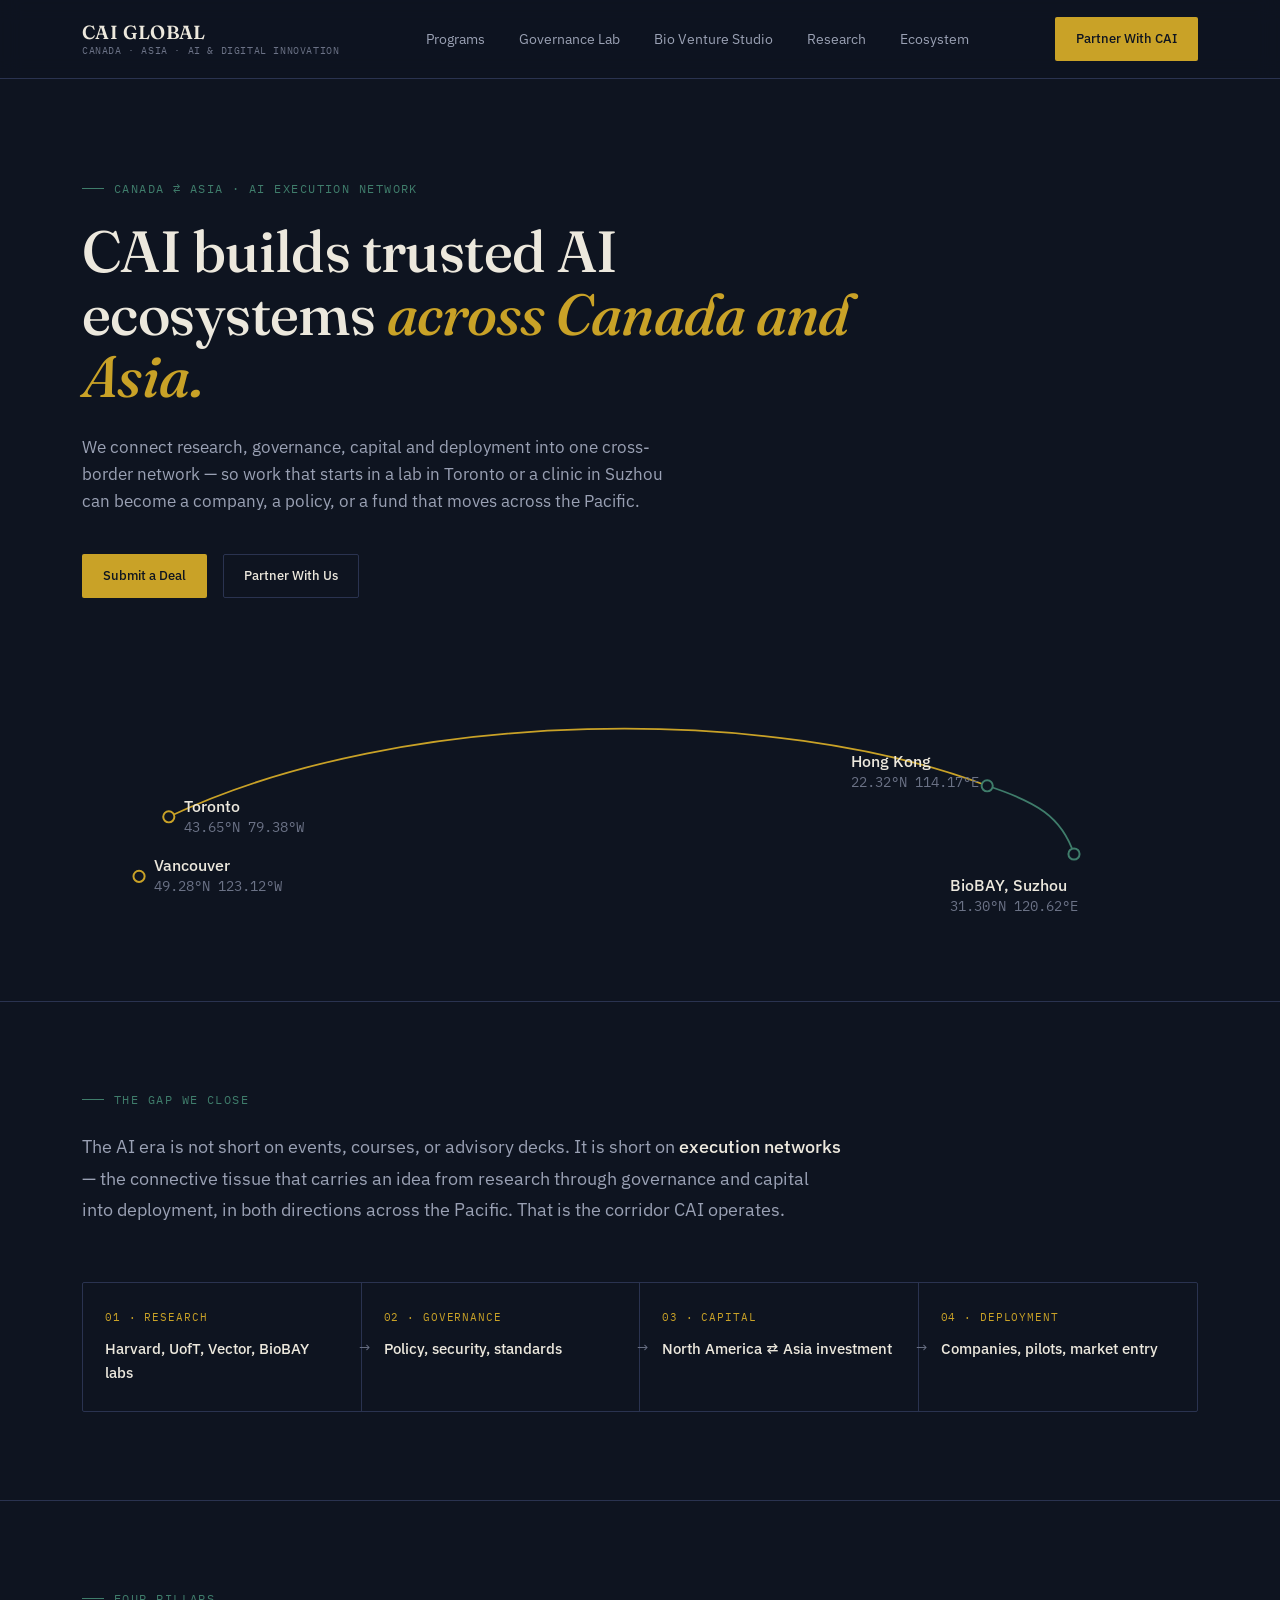
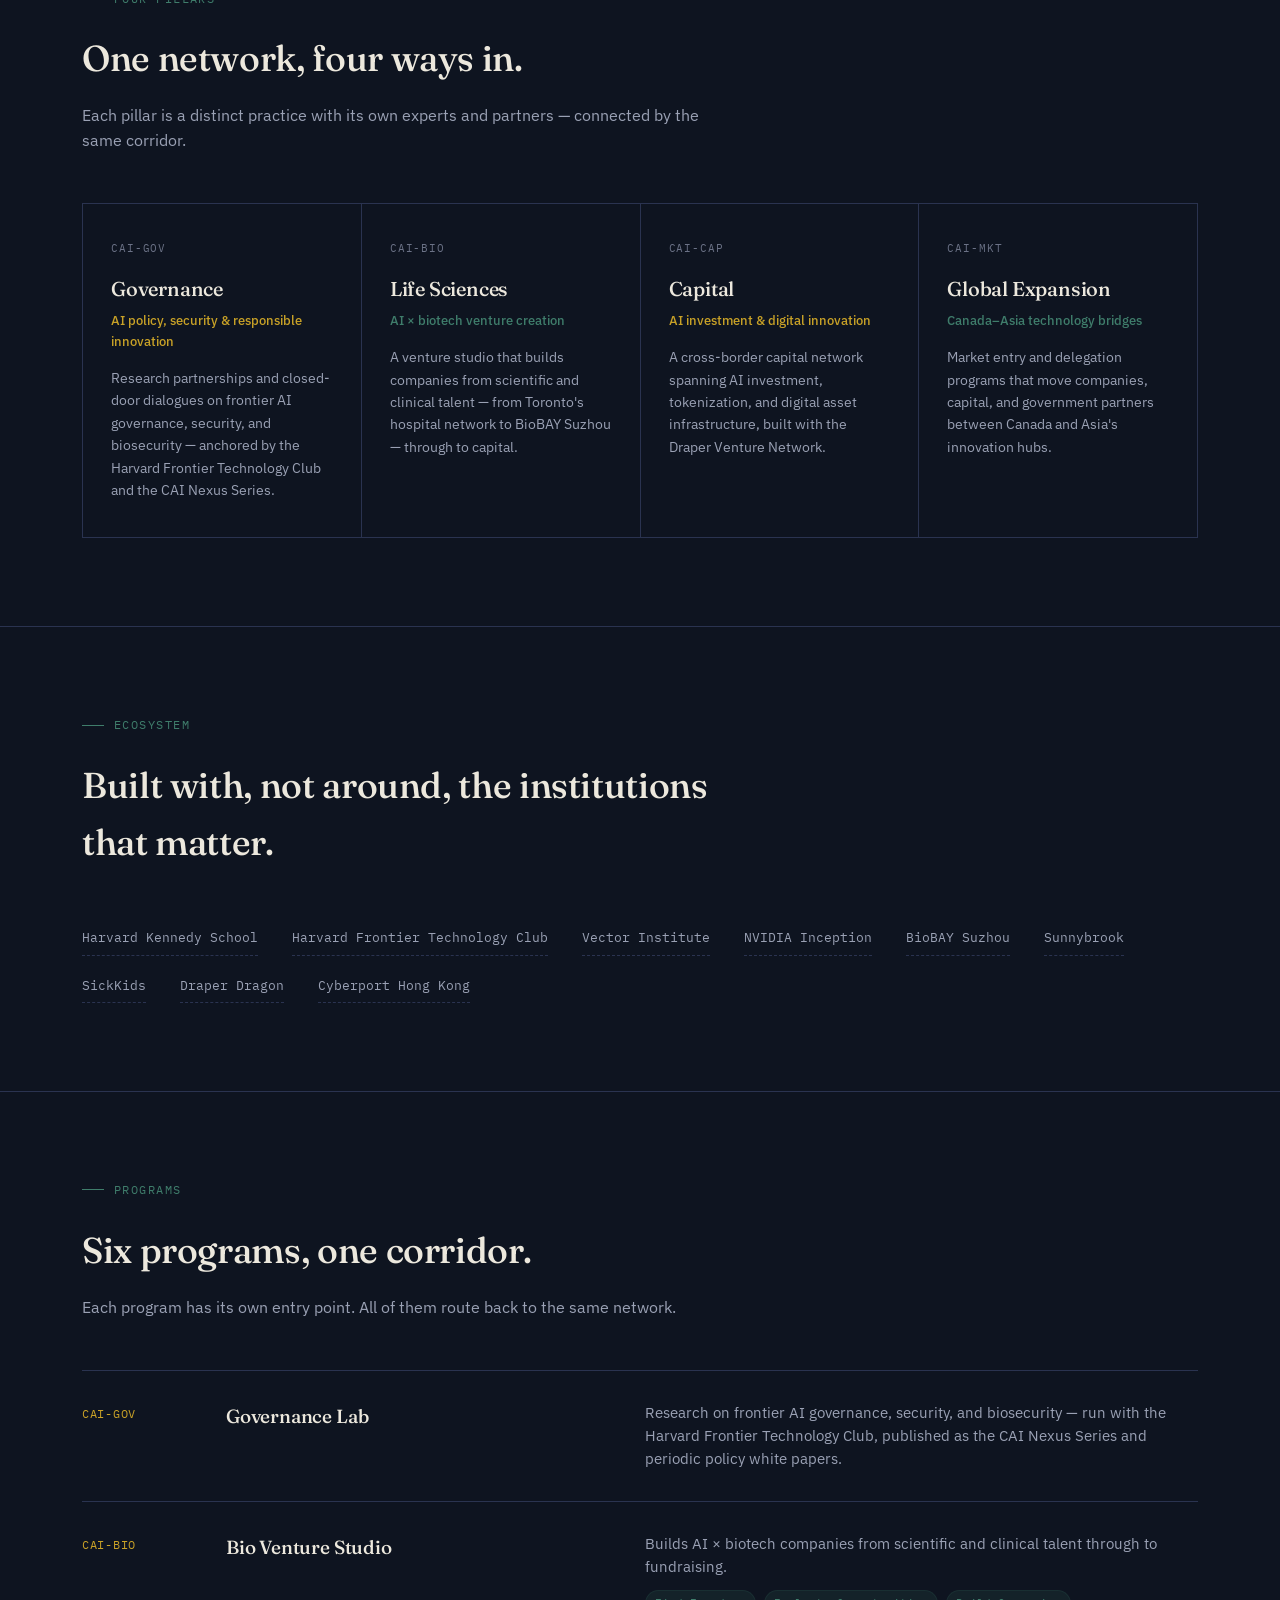
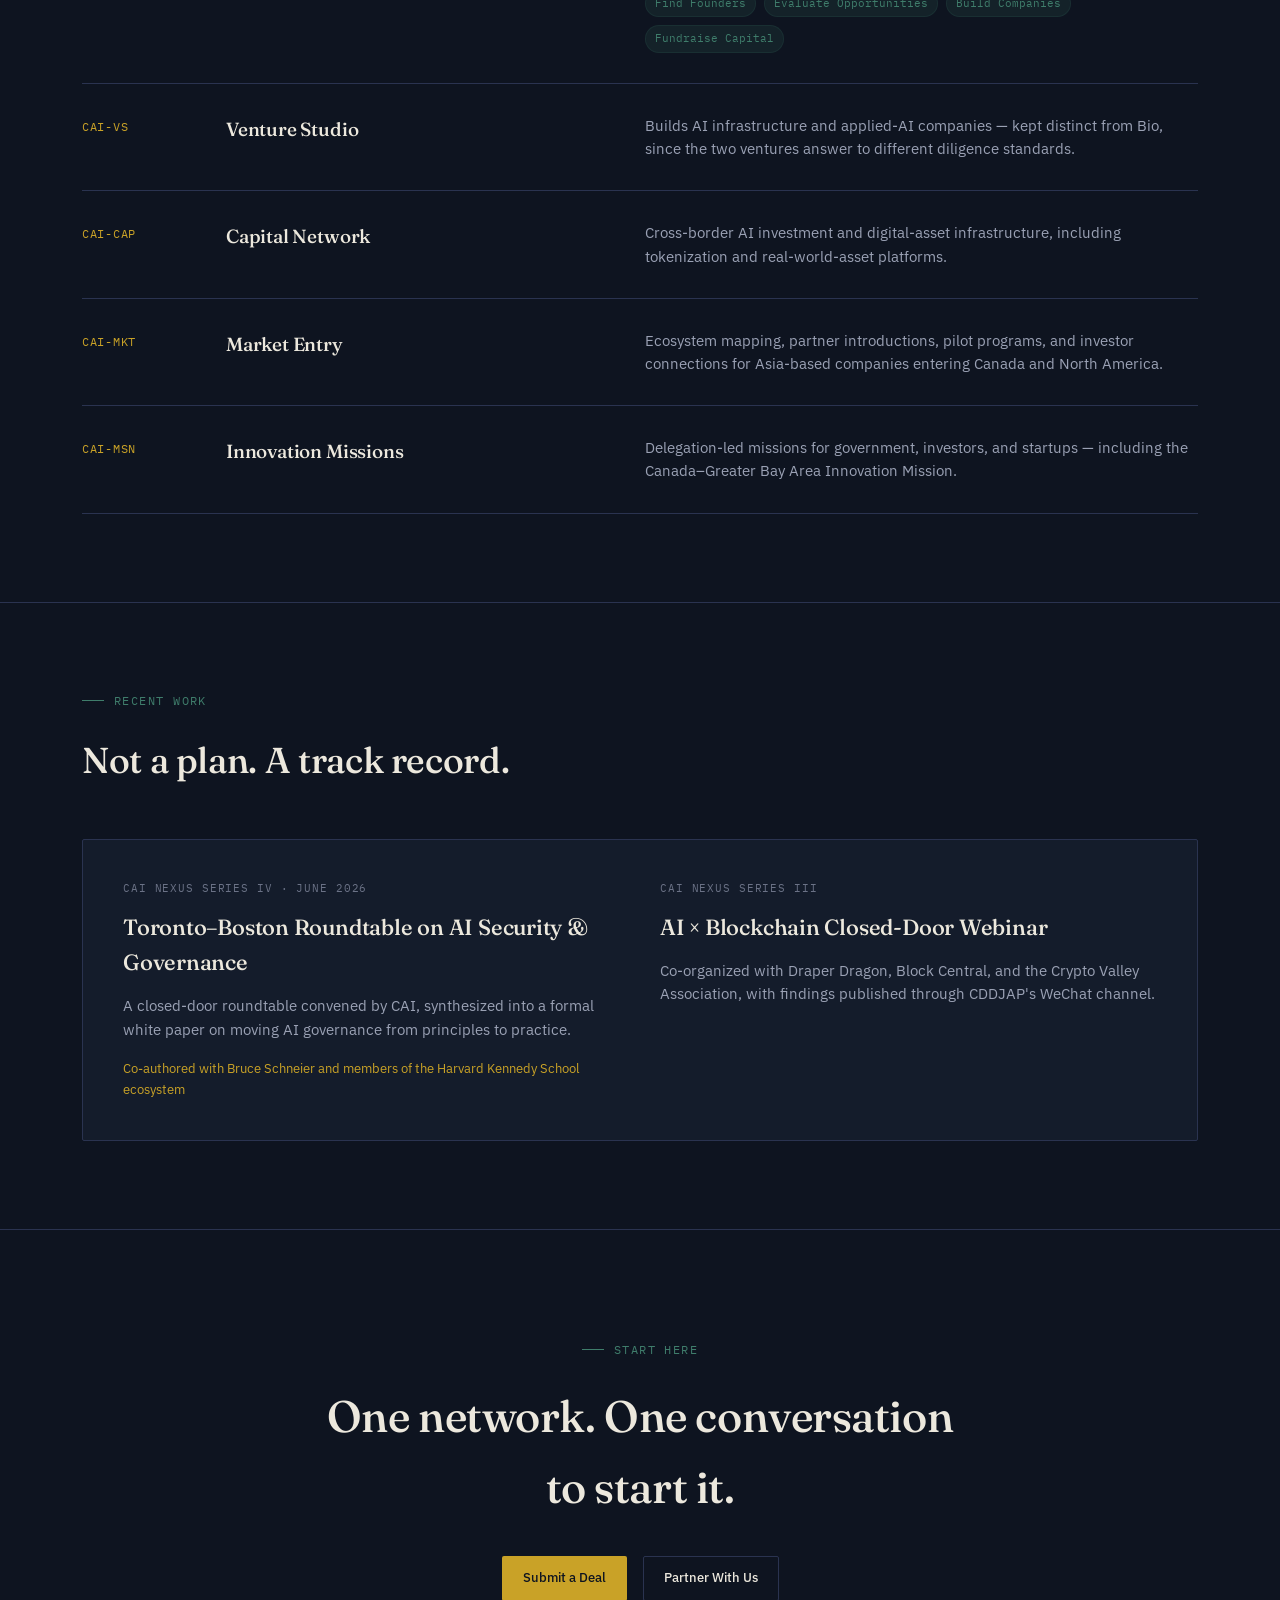
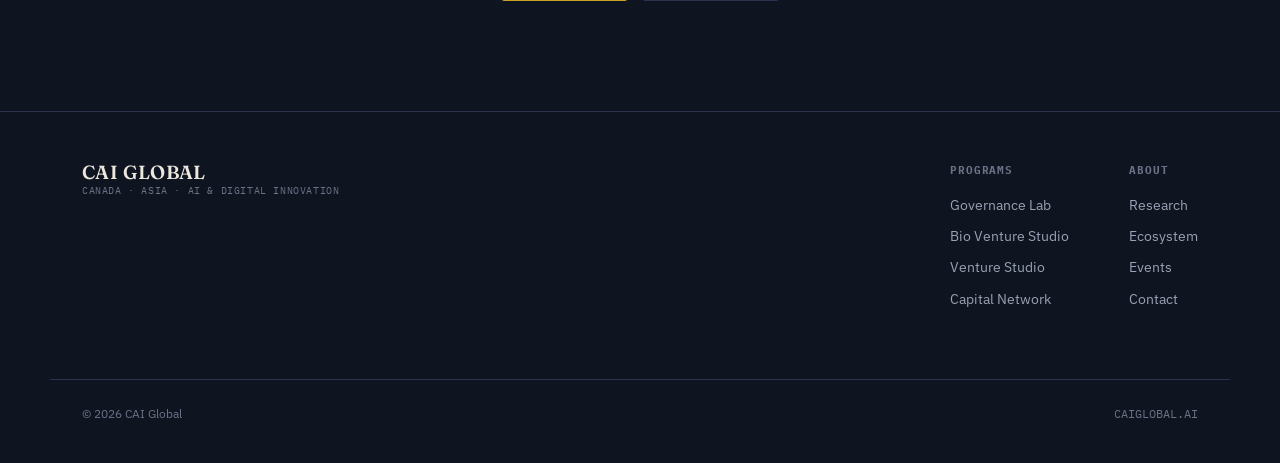
==== index.html @ dc1ff102 "Update index.html" ====
<!DOCTYPE html>
<html lang="en">
<head>
<meta charset="UTF-8">
<meta name="viewport" content="width=device-width, initial-scale=1.0">
<title>CAI Global — Canada–Asia Council for AI &amp; Digital Innovation</title>
<link rel="preconnect" href="https://fonts.googleapis.com">
<link rel="preconnect" href="https://fonts.gstatic.com" crossorigin>
<link href="https://fonts.googleapis.com/css2?family=Fraunces:opsz,wght@9..144,400;9..144,500;9..144,600&family=IBM+Plex+Sans:wght@400;500;600&family=IBM+Plex+Mono:wght@400;500&display=swap" rel="stylesheet">
<style>
  :root{
    --ink:#0E1420;
    --ink-2:#141C2B;
    --ink-3:#182034;
    --paper:#F1ECE1;
    --gold:#C9A227;
    --gold-soft:#C9A22722;
    --jade:#3F7D6B;
    --jade-soft:#3F7D6B22;
    --text-hi:#ECE8DD;
    --text-mid:#9AA1B4;
    --text-dim:#6B7286;
    --line:#2A3350;
    --ink-on-paper:#171D2B;
    --radius:2px;
  }
  *{box-sizing:border-box;margin:0;padding:0;}
  html{scroll-behavior:smooth;}
  body{
    background:var(--ink);
    color:var(--text-hi);
    font-family:'IBM Plex Sans',sans-serif;
    font-size:16px;
    line-height:1.6;
    -webkit-font-smoothing:antialiased;
  }
  h1,h2,h3{font-family:'Fraunces',serif;font-weight:500;letter-spacing:-0.01em;}
  .mono{font-family:'IBM Plex Mono',monospace;}
  a{color:inherit;text-decoration:none;}
  .wrap{max-width:1180px;margin:0 auto;padding:0 32px;}
  ::selection{background:var(--gold);color:var(--ink);}
  :focus-visible{outline:2px solid var(--gold);outline-offset:3px;}

  /* NAV */
  header{
    position:sticky;top:0;z-index:50;
    background:rgba(14,20,32,0.88);
    backdrop-filter:blur(10px);
    border-bottom:1px solid var(--line);
  }
  nav.wrap{display:flex;align-items:center;justify-content:space-between;height:78px;}
  .logo{display:flex;flex-direction:column;line-height:1.1;}
  .logo .name{font-family:'Fraunces',serif;font-size:19px;font-weight:600;letter-spacing:0.02em;}
  .logo .sub{font-family:'IBM Plex Mono',monospace;font-size:10px;color:var(--text-dim);letter-spacing:0.06em;margin-top:2px;}
  .nav-links{display:flex;gap:34px;align-items:center;}
  .nav-links a{font-size:14px;color:var(--text-mid);transition:color .2s;}
  .nav-links a:hover{color:var(--text-hi);}
  .btn{
    display:inline-flex;align-items:center;gap:8px;
    padding:11px 20px;font-size:13px;font-weight:500;
    border-radius:var(--radius);
    border:1px solid transparent;
    transition:all .2s;
    white-space:nowrap;
  }
  .btn-gold{background:var(--gold);color:var(--ink);}
  .btn-gold:hover{background:#dbb339;}
  .btn-ghost{border-color:var(--line);color:var(--text-hi);}
  .btn-ghost:hover{border-color:var(--gold);color:var(--gold);}
  @media(max-width:860px){.nav-links{display:none;}}

  /* HERO */
  .hero{padding:100px 0 60px;position:relative;overflow:hidden;}
  .eyebrow{
    font-family:'IBM Plex Mono',monospace;
    font-size:12px;letter-spacing:0.12em;color:var(--jade);
    display:flex;align-items:center;gap:10px;margin-bottom:22px;
  }
  .eyebrow::before{content:"";width:22px;height:1px;background:var(--jade);}
  h1.hero-title{
    font-size:clamp(34px,5.2vw,58px);
    max-width:820px;line-height:1.08;color:var(--text-hi);
  }
  .hero-title em{font-style:italic;color:var(--gold);}
  .hero-sub{
    max-width:600px;margin-top:26px;font-size:17px;color:var(--text-mid);
  }
  .hero-cta{display:flex;gap:16px;margin-top:38px;flex-wrap:wrap;}

  .corridor-wrap{margin-top:70px;}
  svg#corridor{width:100%;height:auto;display:block;}
  .node-label{font-family:'IBM Plex Mono',monospace;font-size:11px;fill:var(--text-dim);}
  .node-city{font-family:'IBM Plex Sans',sans-serif;font-size:13px;font-weight:500;fill:var(--text-hi);}
  .corridor-path{
    fill:none;stroke:var(--gold);stroke-width:1.4;
    stroke-dasharray:1400;stroke-dashoffset:1400;
    animation:draw 2.4s ease forwards .3s;
  }
  .corridor-path.jade{stroke:var(--jade);}
  @keyframes draw{to{stroke-dashoffset:0;}}
  .node-dot{fill:var(--ink);stroke:var(--gold);stroke-width:1.6;}
  .node-dot.jade{stroke:var(--jade);}

  /* SECTION SHARED */
  section{padding:88px 0;border-bottom:1px solid var(--line);}
  .section-head{max-width:640px;margin-bottom:50px;}
  .section-head h2{font-size:clamp(26px,3.4vw,36px);color:var(--text-hi);margin-top:14px;}
  .section-head p{color:var(--text-mid);margin-top:16px;font-size:15.5px;}

  /* GAP / THESIS */
  .gap-body{max-width:760px;}
  .gap-body p{font-size:18px;color:var(--text-mid);line-height:1.75;}
  .gap-body strong{color:var(--text-hi);font-weight:500;}
  .flow-mini{
    display:grid;grid-template-columns:repeat(4,1fr);gap:0;margin-top:56px;
    border:1px solid var(--line);border-radius:var(--radius);overflow:hidden;
  }
  .flow-mini .step{padding:26px 22px;border-right:1px solid var(--line);position:relative;}
  .flow-mini .step:last-child{border-right:none;}
  .flow-mini .tag{font-family:'IBM Plex Mono',monospace;font-size:11px;color:var(--gold);letter-spacing:0.08em;}
  .flow-mini .label{margin-top:10px;font-size:15px;color:var(--text-hi);font-weight:500;}
  .flow-mini .arrow{position:absolute;right:-9px;top:50%;transform:translateY(-50%);color:var(--text-dim);z-index:2;font-size:14px;}
  @media(max-width:760px){
    .flow-mini{grid-template-columns:1fr;}
    .flow-mini .step{border-right:none;border-bottom:1px solid var(--line);}
    .flow-mini .arrow{display:none;}
  }

  /* PILLARS */
  .pillars-grid{display:grid;grid-template-columns:repeat(4,1fr);gap:1px;background:var(--line);border:1px solid var(--line);}
  .pillar{background:var(--ink);padding:36px 28px;transition:background .25s;}
  .pillar:hover{background:var(--ink-2);}
  .pillar .code{font-family:'IBM Plex Mono',monospace;font-size:11px;letter-spacing:0.08em;color:var(--text-dim);}
  .pillar h3{font-size:20px;margin-top:16px;color:var(--text-hi);}
  .pillar .kicker{font-size:13px;color:var(--gold);margin-top:6px;font-weight:500;}
  .pillar.jade .kicker{color:var(--jade);}
  .pillar p{font-size:14px;color:var(--text-mid);margin-top:14px;}
  @media(max-width:920px){.pillars-grid{grid-template-columns:1fr 1fr;}}
  @media(max-width:560px){.pillars-grid{grid-template-columns:1fr;}}

  /* ECOSYSTEM */
  .eco-strip{display:flex;flex-wrap:wrap;gap:14px 34px;margin-top:10px;}
  .eco-strip span{
    font-family:'IBM Plex Mono',monospace;font-size:13px;color:var(--text-mid);
    padding:6px 0;border-bottom:1px dashed var(--line);
  }

  /* PROGRAMS */
  .programs-list{display:flex;flex-direction:column;}
  .program-row{
    display:grid;grid-template-columns:120px 1fr 1.4fr;gap:24px;
    padding:30px 0;border-top:1px solid var(--line);align-items:start;
  }
  .program-row:last-child{border-bottom:1px solid var(--line);}
  .program-row .code{font-family:'IBM Plex Mono',monospace;font-size:12px;color:var(--gold);letter-spacing:0.06em;padding-top:3px;}
  .program-row h3{font-size:19px;color:var(--text-hi);}
  .program-row .desc p{font-size:14.5px;color:var(--text-mid);}
  .program-row .desc .stages{
    display:flex;flex-wrap:wrap;gap:8px;margin-top:12px;
  }
  .program-row .desc .stages span{
    font-family:'IBM Plex Mono',monospace;font-size:11px;color:var(--jade);
    border:1px solid var(--jade-soft);background:var(--jade-soft);
    padding:4px 9px;border-radius:20px;
  }
  @media(max-width:760px){
    .program-row{grid-template-columns:1fr;gap:8px;}
  }

  /* SIGNAL / PROOF */
  .signal-card{
    border:1px solid var(--line);padding:40px;border-radius:var(--radius);
    background:var(--ink-2);display:grid;grid-template-columns:1fr 1fr;gap:40px;
  }
  .signal-card .mono{font-size:11px;color:var(--text-dim);letter-spacing:0.08em;}
  .signal-card h3{font-size:22px;margin-top:12px;color:var(--text-hi);}
  .signal-card p{font-size:14.5px;color:var(--text-mid);margin-top:14px;}
  .signal-card .names{margin-top:18px;font-size:13px;color:var(--gold);}
  @media(max-width:760px){.signal-card{grid-template-columns:1fr;}}

  /* CTA / FOOTER */
  .cta-section{text-align:center;padding:110px 0;border-bottom:none;}
  .cta-section h2{font-size:clamp(28px,4.4vw,44px);max-width:640px;margin:0 auto;}
  .cta-section .hero-cta{justify-content:center;margin-top:34px;}

  footer{padding:50px 0 40px;}
  .footer-grid{display:flex;justify-content:space-between;flex-wrap:wrap;gap:30px;}
  .footer-cols{display:flex;gap:60px;flex-wrap:wrap;}
  .footer-col h4{font-family:'IBM Plex Mono',monospace;font-size:11px;color:var(--text-dim);letter-spacing:0.08em;margin-bottom:14px;}
  .footer-col a{display:block;font-size:14px;color:var(--text-mid);margin-bottom:9px;}
  .footer-col a:hover{color:var(--text-hi);}
  .footer-bottom{margin-top:60px;padding-top:24px;border-top:1px solid var(--line);
    display:flex;justify-content:space-between;color:var(--text-dim);font-size:12px;flex-wrap:wrap;gap:10px;}

  .reveal{opacity:0;transform:translateY(18px);transition:opacity .7s ease, transform .7s ease;}
  .reveal.in{opacity:1;transform:translateY(0);}
  @media (prefers-reduced-motion:reduce){
    .reveal{opacity:1;transform:none;transition:none;}
    .corridor-path{animation:none;stroke-dashoffset:0;}
  }
</style>
</head>
<body>

<header>
  <nav class="wrap">
    <div class="logo">
      <span class="name">CAI GLOBAL</span>
      <span class="sub">CANADA · ASIA · AI &amp; DIGITAL INNOVATION</span>
    </div>
    <div class="nav-links">
      <a href="#pillars">Programs</a>
      <a href="#governance">Governance Lab</a>
      <a href="#bio">Bio Venture Studio</a>
      <a href="#signal">Research</a>
      <a href="#ecosystem">Ecosystem</a>
    </div>
    <a href="#contact" class="btn btn-gold">Partner With CAI</a>
  </nav>
</header>

<section class="hero" style="border-bottom:1px solid var(--line);">
  <div class="wrap">
    <div class="eyebrow">CANADA ⇄ ASIA · AI EXECUTION NETWORK</div>
    <h1 class="hero-title">CAI builds trusted AI ecosystems <em>across Canada and Asia.</em></h1>
    <p class="hero-sub">We connect research, governance, capital and deployment into one cross-border network — so work that starts in a lab in Toronto or a clinic in Suzhou can become a company, a policy, or a fund that moves across the Pacific.</p>
    <div class="hero-cta">
      <a href="#contact" class="btn btn-gold">Submit a Deal</a>
      <a href="#contact" class="btn btn-ghost">Partner With Us</a>
    </div>

    <div class="corridor-wrap reveal">
      <svg id="corridor" viewBox="0 0 900 220" xmlns="http://www.w3.org/2000/svg">
        <path class="corridor-path" d="M70,120 C 260,30 560,30 730,95" />
        <path class="corridor-path jade" d="M730,95 C 770,108 790,120 800,150" style="animation-delay:1.4s;" />

        <circle class="node-dot" cx="70" cy="120" r="4.5"/>
        <text x="82" y="116" class="node-city">Toronto</text>
        <text x="82" y="132" class="node-label">43.65°N 79.38°W</text>

        <circle class="node-dot" cx="46" cy="168" r="4.5"/>
        <text x="58" y="164" class="node-city">Vancouver</text>
        <text x="58" y="180" class="node-label">49.28°N 123.12°W</text>

        <circle class="node-dot jade" cx="730" cy="95" r="4.5"/>
        <text x="620" y="80" class="node-city">Hong Kong</text>
        <text x="620" y="96" class="node-label">22.32°N 114.17°E</text>

        <circle class="node-dot jade" cx="800" cy="150" r="4.5"/>
        <text x="700" y="180" class="node-city">BioBAY, Suzhou</text>
        <text x="700" y="196" class="node-label">31.30°N 120.62°E</text>
      </svg>
    </div>
  </div>
</section>

<section id="gap">
  <div class="wrap">
    <div class="eyebrow">THE GAP WE CLOSE</div>
    <div class="gap-body">
      <p>The AI era is not short on events, courses, or advisory decks. It is short on <strong>execution networks</strong> — the connective tissue that carries an idea from research through governance and capital into deployment, in both directions across the Pacific. That is the corridor CAI operates.</p>
    </div>
    <div class="flow-mini reveal">
      <div class="step"><div class="tag">01 · RESEARCH</div><div class="label">Harvard, UofT, Vector, BioBAY labs</div><div class="arrow">→</div></div>
      <div class="step"><div class="tag">02 · GOVERNANCE</div><div class="label">Policy, security, standards</div><div class="arrow">→</div></div>
      <div class="step"><div class="tag">03 · CAPITAL</div><div class="label">North America ⇄ Asia investment</div><div class="arrow">→</div></div>
      <div class="step"><div class="tag">04 · DEPLOYMENT</div><div class="label">Companies, pilots, market entry</div></div>
    </div>
  </div>
</section>

<section id="pillars">
  <div class="wrap">
    <div class="section-head">
      <div class="eyebrow">FOUR PILLARS</div>
      <h2>One network, four ways in.</h2>
      <p>Each pillar is a distinct practice with its own experts and partners — connected by the same corridor.</p>
    </div>
    <div class="pillars-grid reveal">
      <div class="pillar" id="governance">
        <div class="code">CAI-GOV</div>
        <h3>Governance</h3>
        <div class="kicker">AI policy, security &amp; responsible innovation</div>
        <p>Research partnerships and closed-door dialogues on frontier AI governance, security, and biosecurity — anchored by the Harvard Frontier Technology Club and the CAI Nexus Series.</p>
      </div>
      <div class="pillar jade" id="bio">
        <div class="code">CAI-BIO</div>
        <h3>Life Sciences</h3>
        <div class="kicker">AI × biotech venture creation</div>
        <p>A venture studio that builds companies from scientific and clinical talent — from Toronto's hospital network to BioBAY Suzhou — through to capital.</p>
      </div>
      <div class="pillar">
        <div class="code">CAI-CAP</div>
        <h3>Capital</h3>
        <div class="kicker">AI investment &amp; digital innovation</div>
        <p>A cross-border capital network spanning AI investment, tokenization, and digital asset infrastructure, built with the Draper Venture Network.</p>
      </div>
      <div class="pillar jade">
        <div class="code">CAI-MKT</div>
        <h3>Global Expansion</h3>
        <div class="kicker">Canada–Asia technology bridges</div>
        <p>Market entry and delegation programs that move companies, capital, and government partners between Canada and Asia's innovation hubs.</p>
      </div>
    </div>
  </div>
</section>

<section id="ecosystem">
  <div class="wrap">
    <div class="section-head">
      <div class="eyebrow">ECOSYSTEM</div>
      <h2>Built with, not around, the institutions that matter.</h2>
    </div>
    <div class="eco-strip reveal">
      <span>Harvard Kennedy School</span>
      <span>Harvard Frontier Technology Club</span>
      <span>Vector Institute</span>
      <span>NVIDIA Inception</span>
      <span>BioBAY Suzhou</span>
      <span>Sunnybrook</span>
      <span>SickKids</span>
      <span>Draper Dragon</span>
      <span>Cyberport Hong Kong</span>
    </div>
  </div>
</section>

<section id="programs">
  <div class="wrap">
    <div class="section-head">
      <div class="eyebrow">PROGRAMS</div>
      <h2>Six programs, one corridor.</h2>
      <p>Each program has its own entry point. All of them route back to the same network.</p>
    </div>
    <div class="programs-list reveal">
      <div class="program-row">
        <div class="code">CAI-GOV</div>
        <h3>Governance Lab</h3>
        <div class="desc"><p>Research on frontier AI governance, security, and biosecurity — run with the Harvard Frontier Technology Club, published as the CAI Nexus Series and periodic policy white papers.</p></div>
      </div>
      <div class="program-row">
        <div class="code">CAI-BIO</div>
        <h3>Bio Venture Studio</h3>
        <div class="desc">
          <p>Builds AI × biotech companies from scientific and clinical talent through to fundraising.</p>
          <div class="stages">
            <span>Find Founders</span><span>Evaluate Opportunities</span><span>Build Companies</span><span>Fundraise Capital</span>
          </div>
        </div>
      </div>
      <div class="program-row">
        <div class="code">CAI-VS</div>
        <h3>Venture Studio</h3>
        <div class="desc"><p>Builds AI infrastructure and applied-AI companies — kept distinct from Bio, since the two ventures answer to different diligence standards.</p></div>
      </div>
      <div class="program-row">
        <div class="code">CAI-CAP</div>
        <h3>Capital Network</h3>
        <div class="desc"><p>Cross-border AI investment and digital-asset infrastructure, including tokenization and real-world-asset platforms.</p></div>
      </div>
      <div class="program-row">
        <div class="code">CAI-MKT</div>
        <h3>Market Entry</h3>
        <div class="desc"><p>Ecosystem mapping, partner introductions, pilot programs, and investor connections for Asia-based companies entering Canada and North America.</p></div>
      </div>
      <div class="program-row">
        <div class="code">CAI-MSN</div>
        <h3>Innovation Missions</h3>
        <div class="desc"><p>Delegation-led missions for government, investors, and startups — including the Canada–Greater Bay Area Innovation Mission.</p></div>
      </div>
    </div>
  </div>
</section>

<section id="signal">
  <div class="wrap">
    <div class="section-head">
      <div class="eyebrow">RECENT WORK</div>
      <h2>Not a plan. A track record.</h2>
    </div>
    <div class="signal-card reveal">
      <div>
        <div class="mono">CAI NEXUS SERIES IV · JUNE 2026</div>
        <h3>Toronto–Boston Roundtable on AI Security &amp; Governance</h3>
        <p>A closed-door roundtable convened by CAI, synthesized into a formal white paper on moving AI governance from principles to practice.</p>
        <div class="names">Co-authored with Bruce Schneier and members of the Harvard Kennedy School ecosystem</div>
      </div>
      <div>
        <div class="mono">CAI NEXUS SERIES III</div>
        <h3>AI × Blockchain Closed-Door Webinar</h3>
        <p>Co-organized with Draper Dragon, Block Central, and the Crypto Valley Association, with findings published through CDDJAP's WeChat channel.</p>
      </div>
    </div>
  </div>
</section>

<section class="cta-section" id="contact" style="border-bottom:1px solid var(--line);">
  <div class="wrap">
    <div class="eyebrow" style="justify-content:center;">START HERE</div>
    <h2>One network. One conversation to start it.</h2>
    <div class="hero-cta">
      <a href="mailto:aibio@caiglobal.ai" class="btn btn-gold">Submit a Deal</a>
      <a href="mailto:hello@caiglobal.ai" class="btn btn-ghost">Partner With Us</a>
    </div>
  </div>
</section>

<footer>
  <div class="wrap footer-grid">
    <div class="logo">
      <span class="name">CAI GLOBAL</span>
      <span class="sub">CANADA · ASIA · AI &amp; DIGITAL INNOVATION</span>
    </div>
    <div class="footer-cols">
      <div class="footer-col">
        <h4>PROGRAMS</h4>
        <a href="#governance">Governance Lab</a>
        <a href="#bio">Bio Venture Studio</a>
        <a href="#pillars">Venture Studio</a>
        <a href="#pillars">Capital Network</a>
      </div>
      <div class="footer-col">
        <h4>ABOUT</h4>
        <a href="#signal">Research</a>
        <a href="#ecosystem">Ecosystem</a>
        <a href="#contact">Events</a>
        <a href="#contact">Contact</a>
      </div>
    </div>
  </div>
  <div class="wrap footer-bottom">
    <span>© 2026 CAI Global</span>
    <span class="mono">CAIGLOBAL.AI</span>
  </div>
</footer>

<script>
  const io = new IntersectionObserver((entries)=>{
    entries.forEach(e=>{ if(e.isIntersecting){ e.target.classList.add('in'); } });
  },{threshold:0.15});
  document.querySelectorAll('.reveal').forEach(el=>io.observe(el));
</script>

</body>
</html>
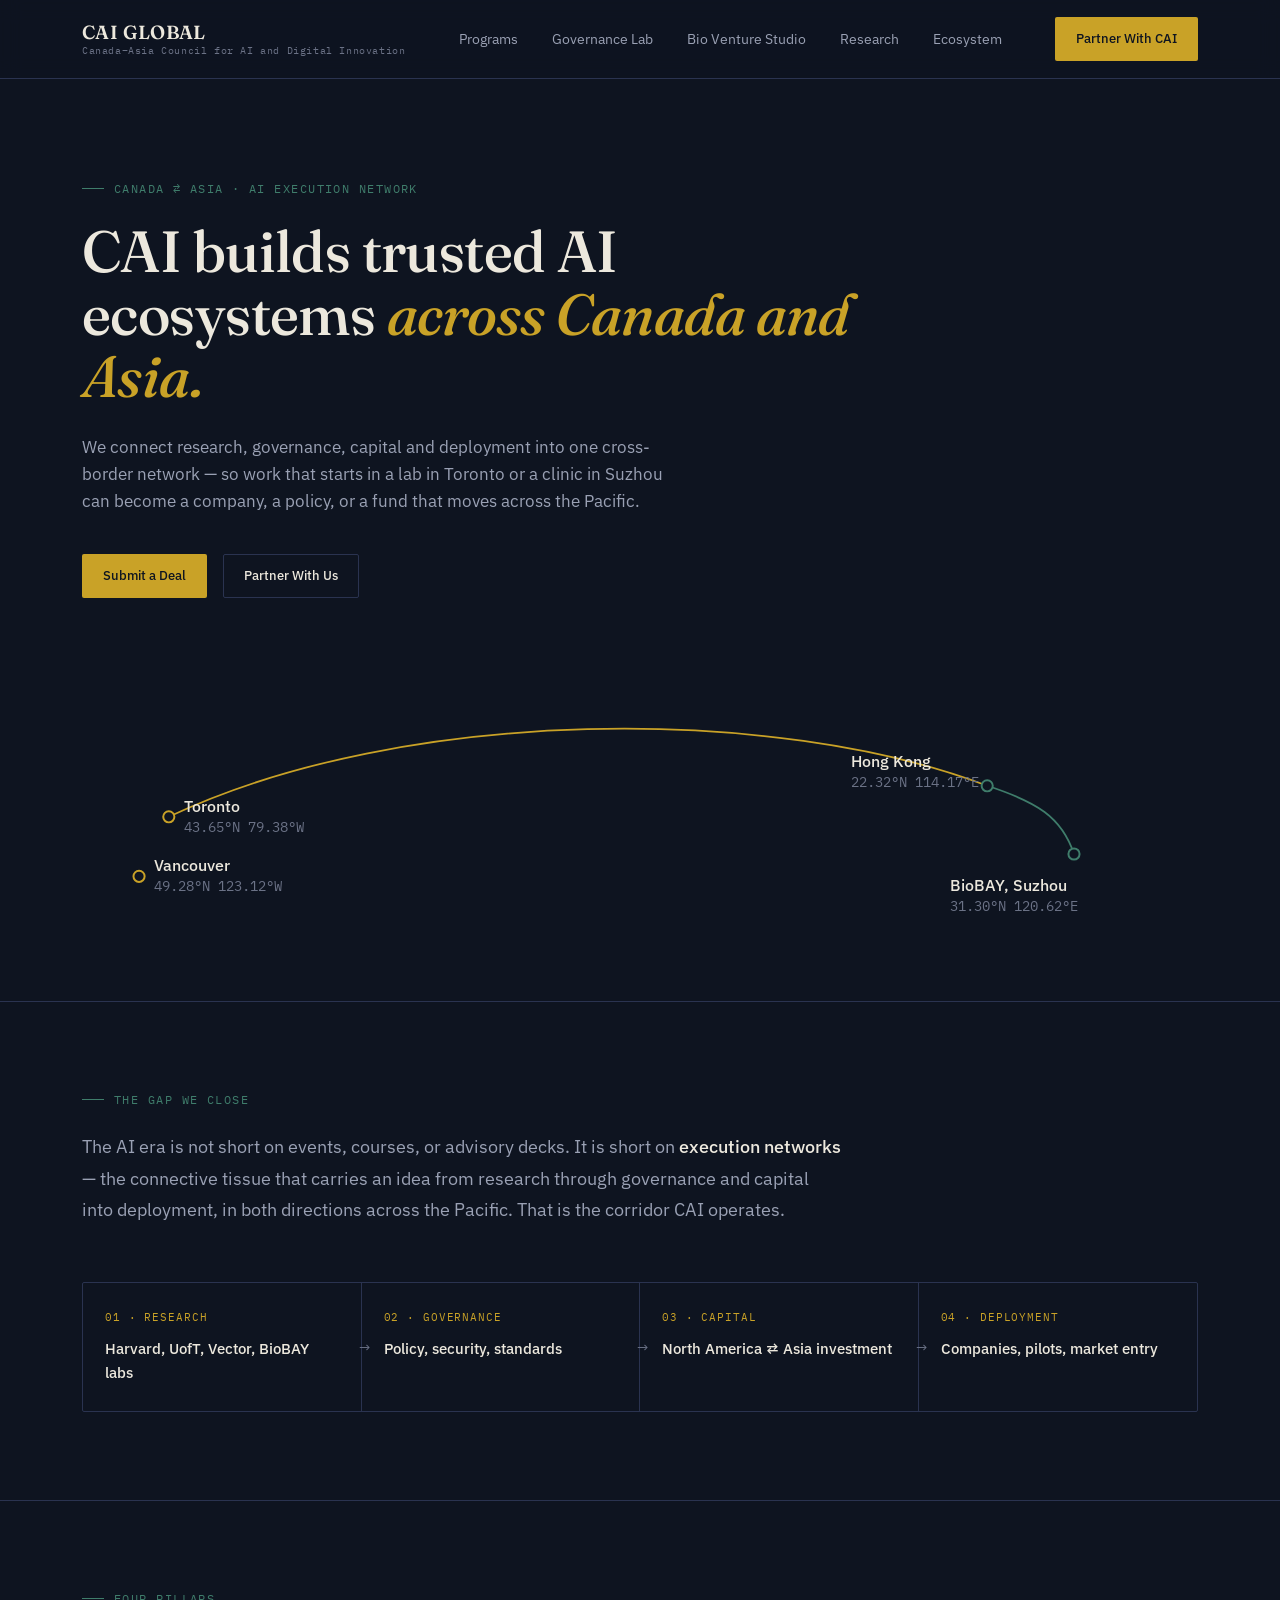
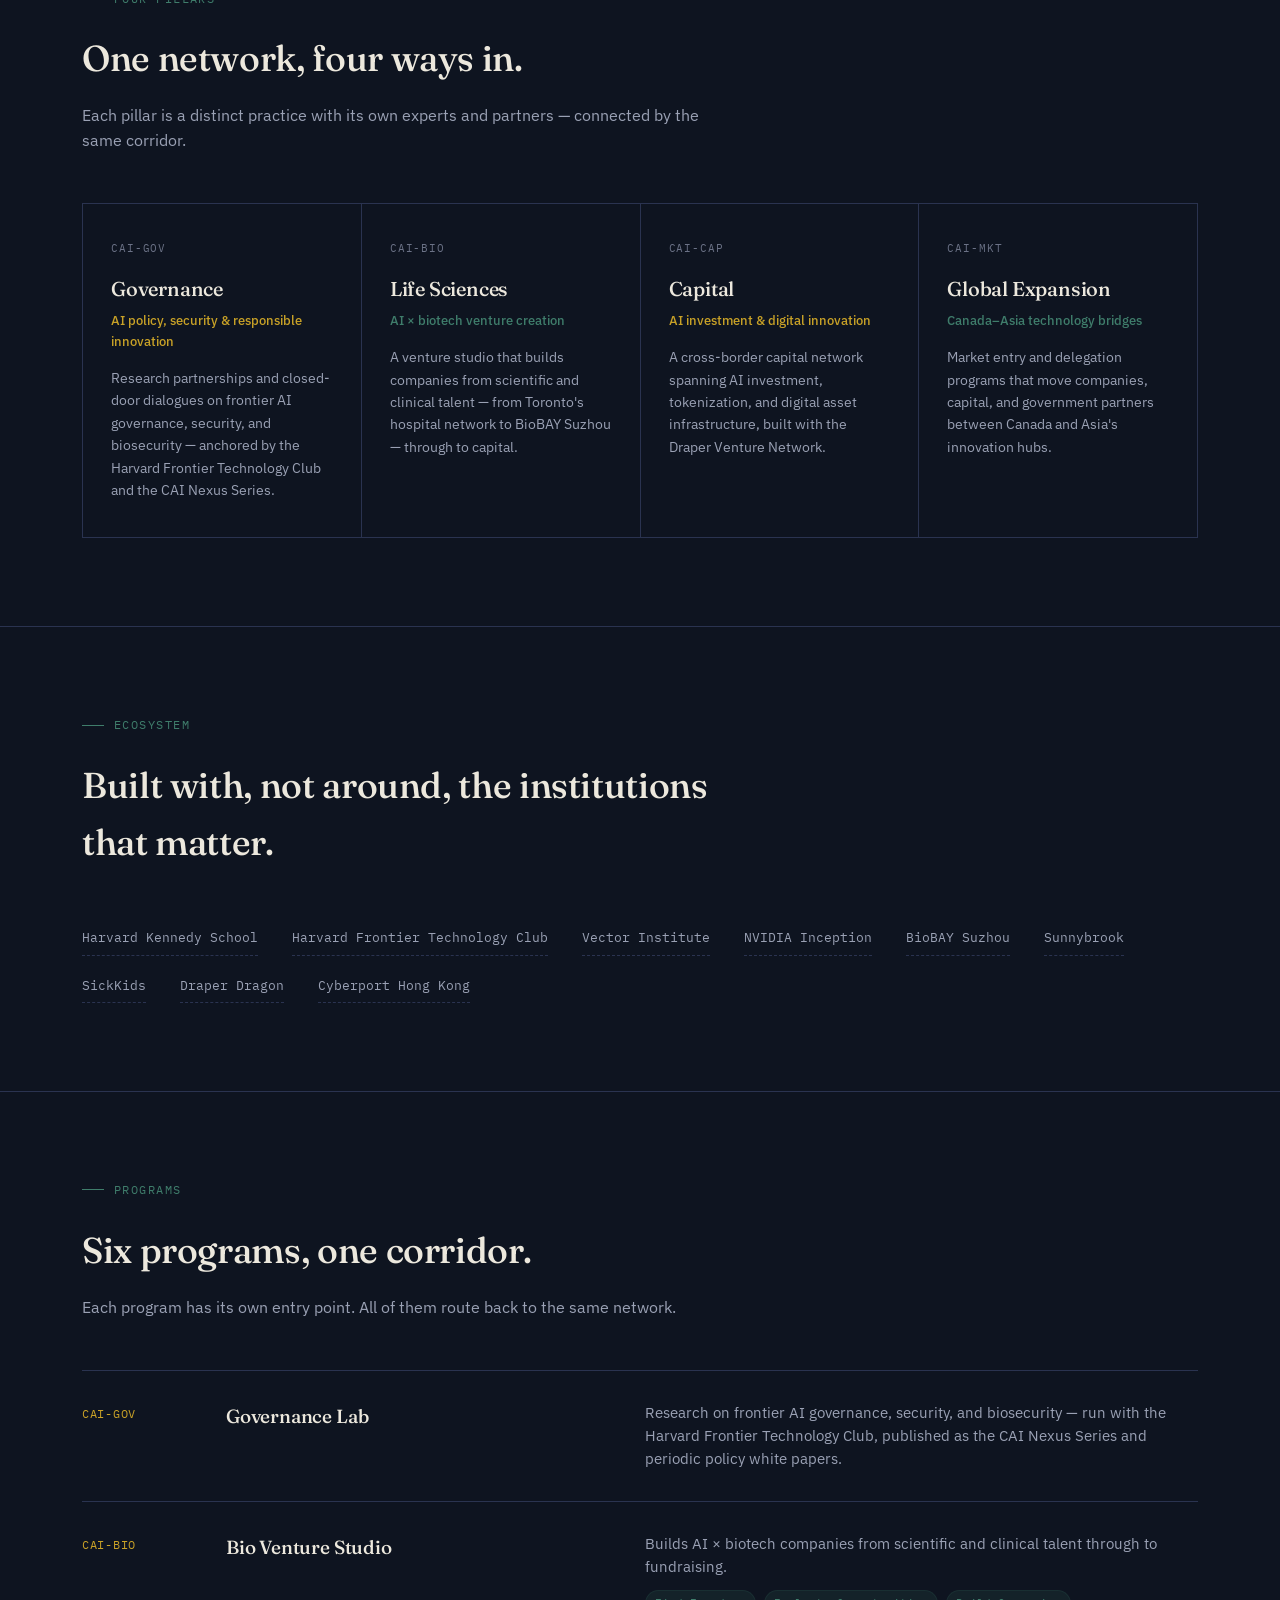
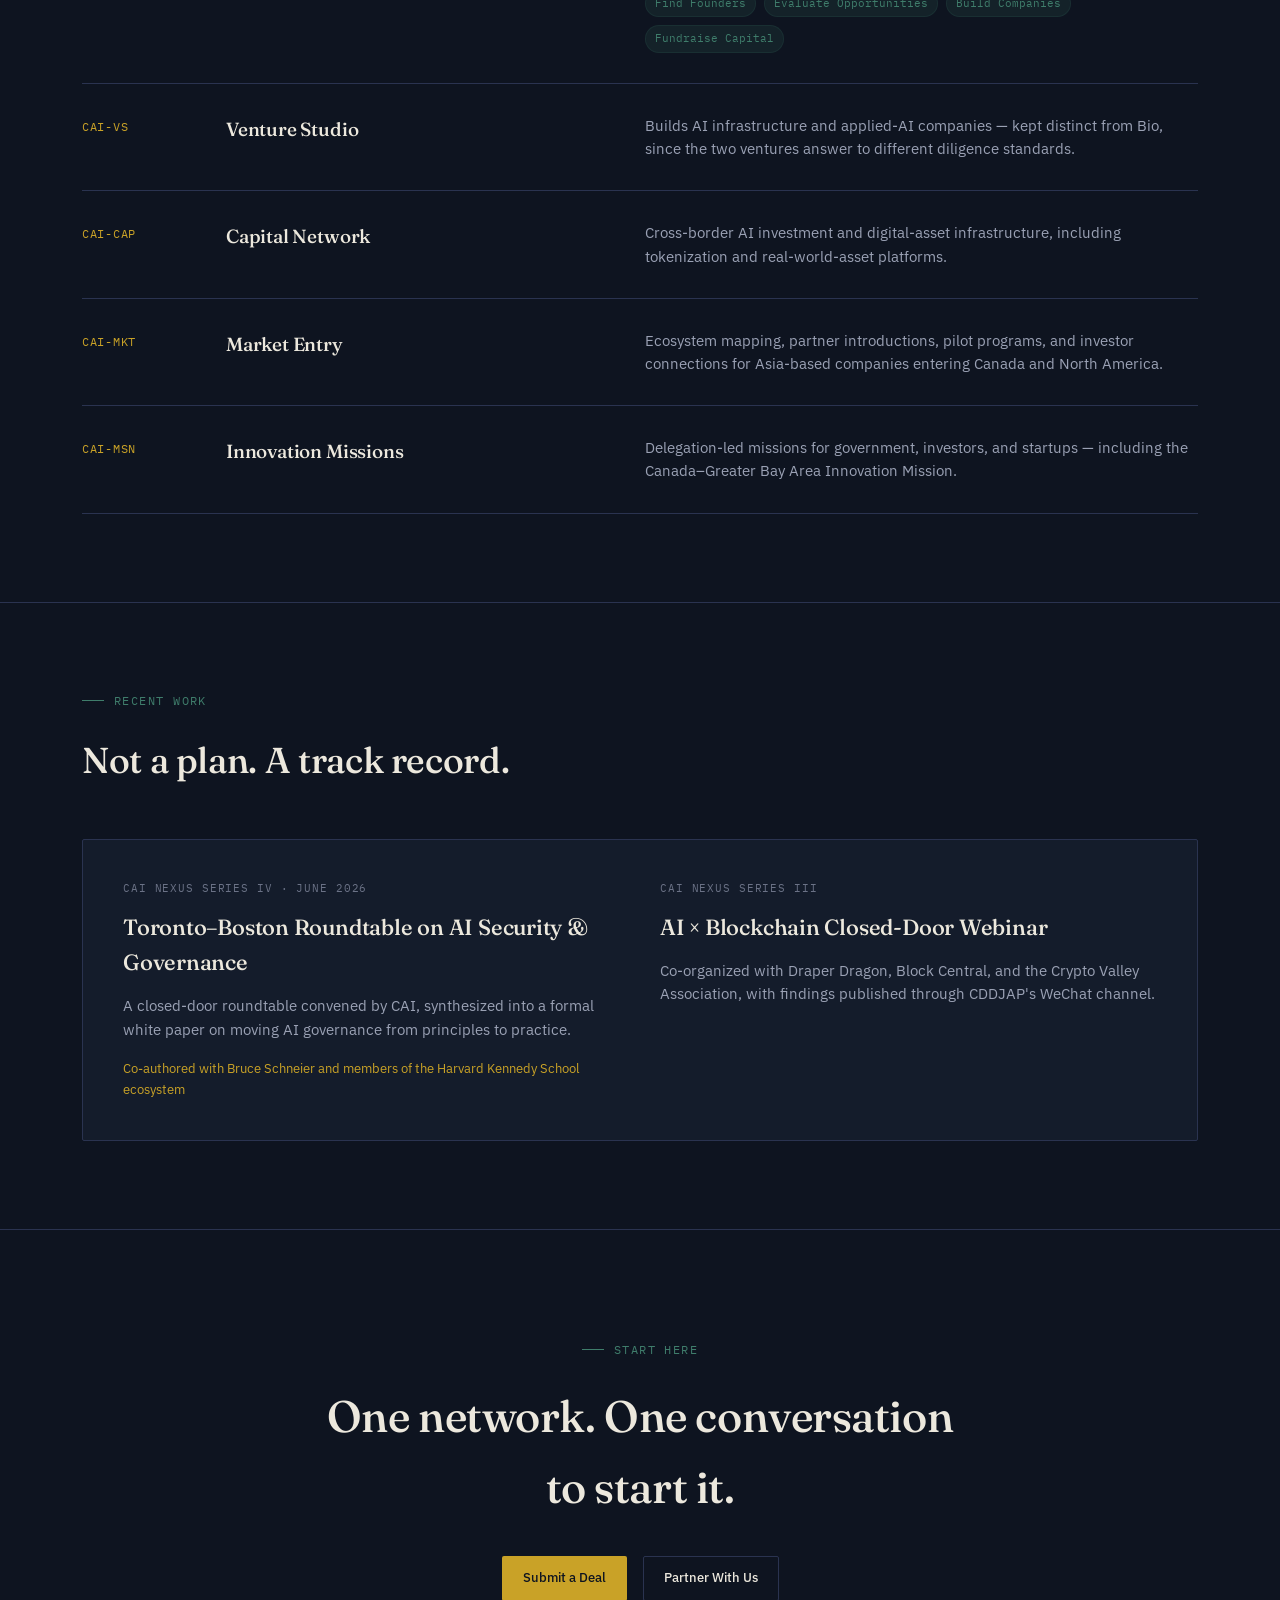
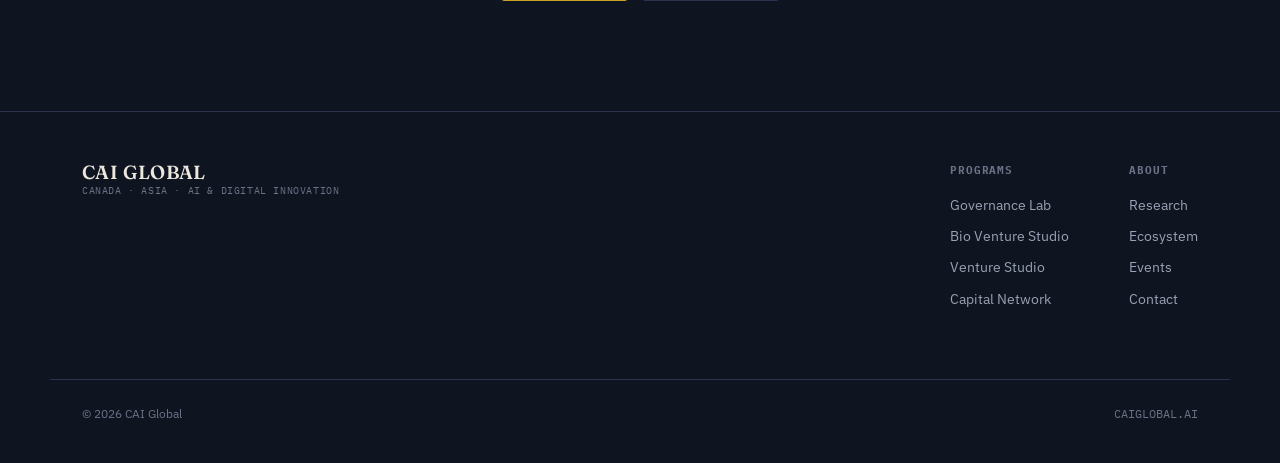
==== commit c378ff6d: "Update index.html" ====
--- a/index.html
+++ b/index.html
@@ -206,7 +206,7 @@
   <nav class="wrap">
     <div class="logo">
       <span class="name">CAI GLOBAL</span>
-      <span class="sub">CANADA · ASIA · AI &amp; DIGITAL INNOVATION</span>
+      <span class="sub">Canada–Asia Council for AI and Digital Innovation</span>
     </div>
     <div class="nav-links">
       <a href="#pillars">Programs</a>
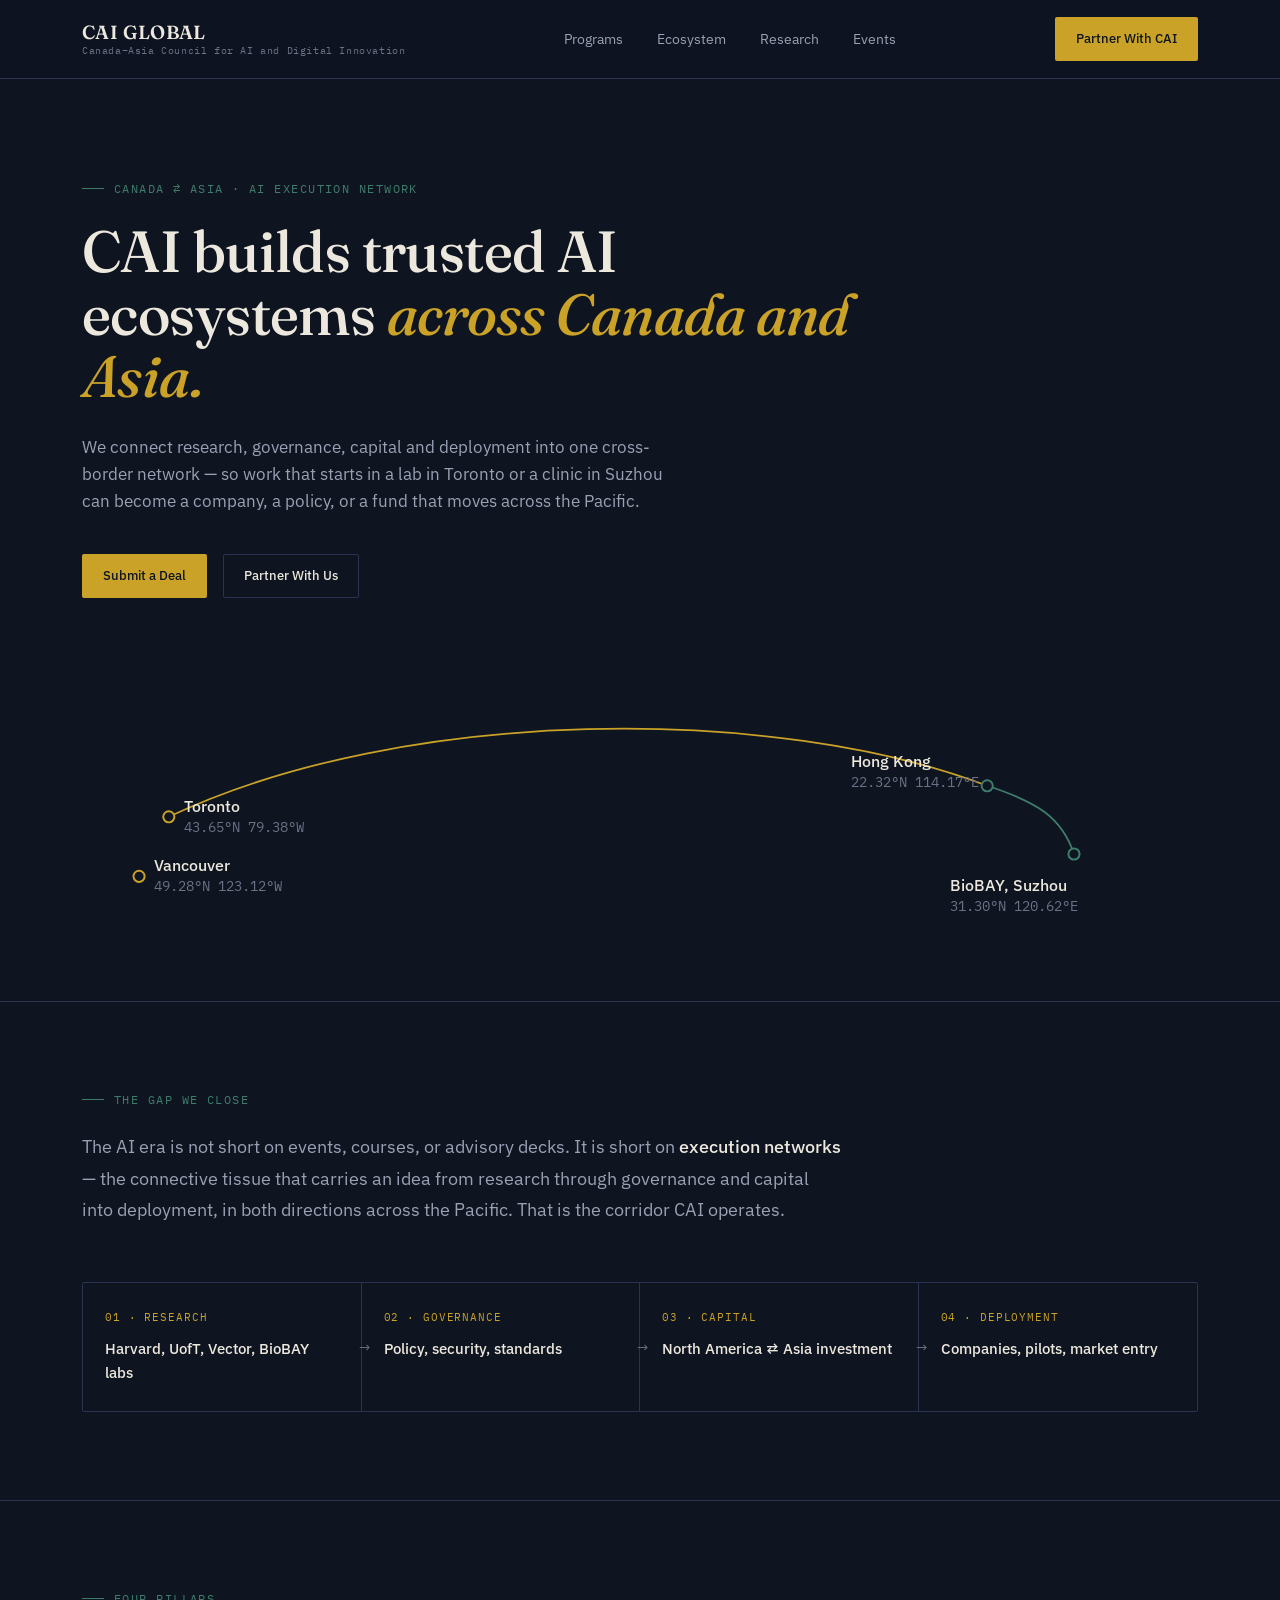
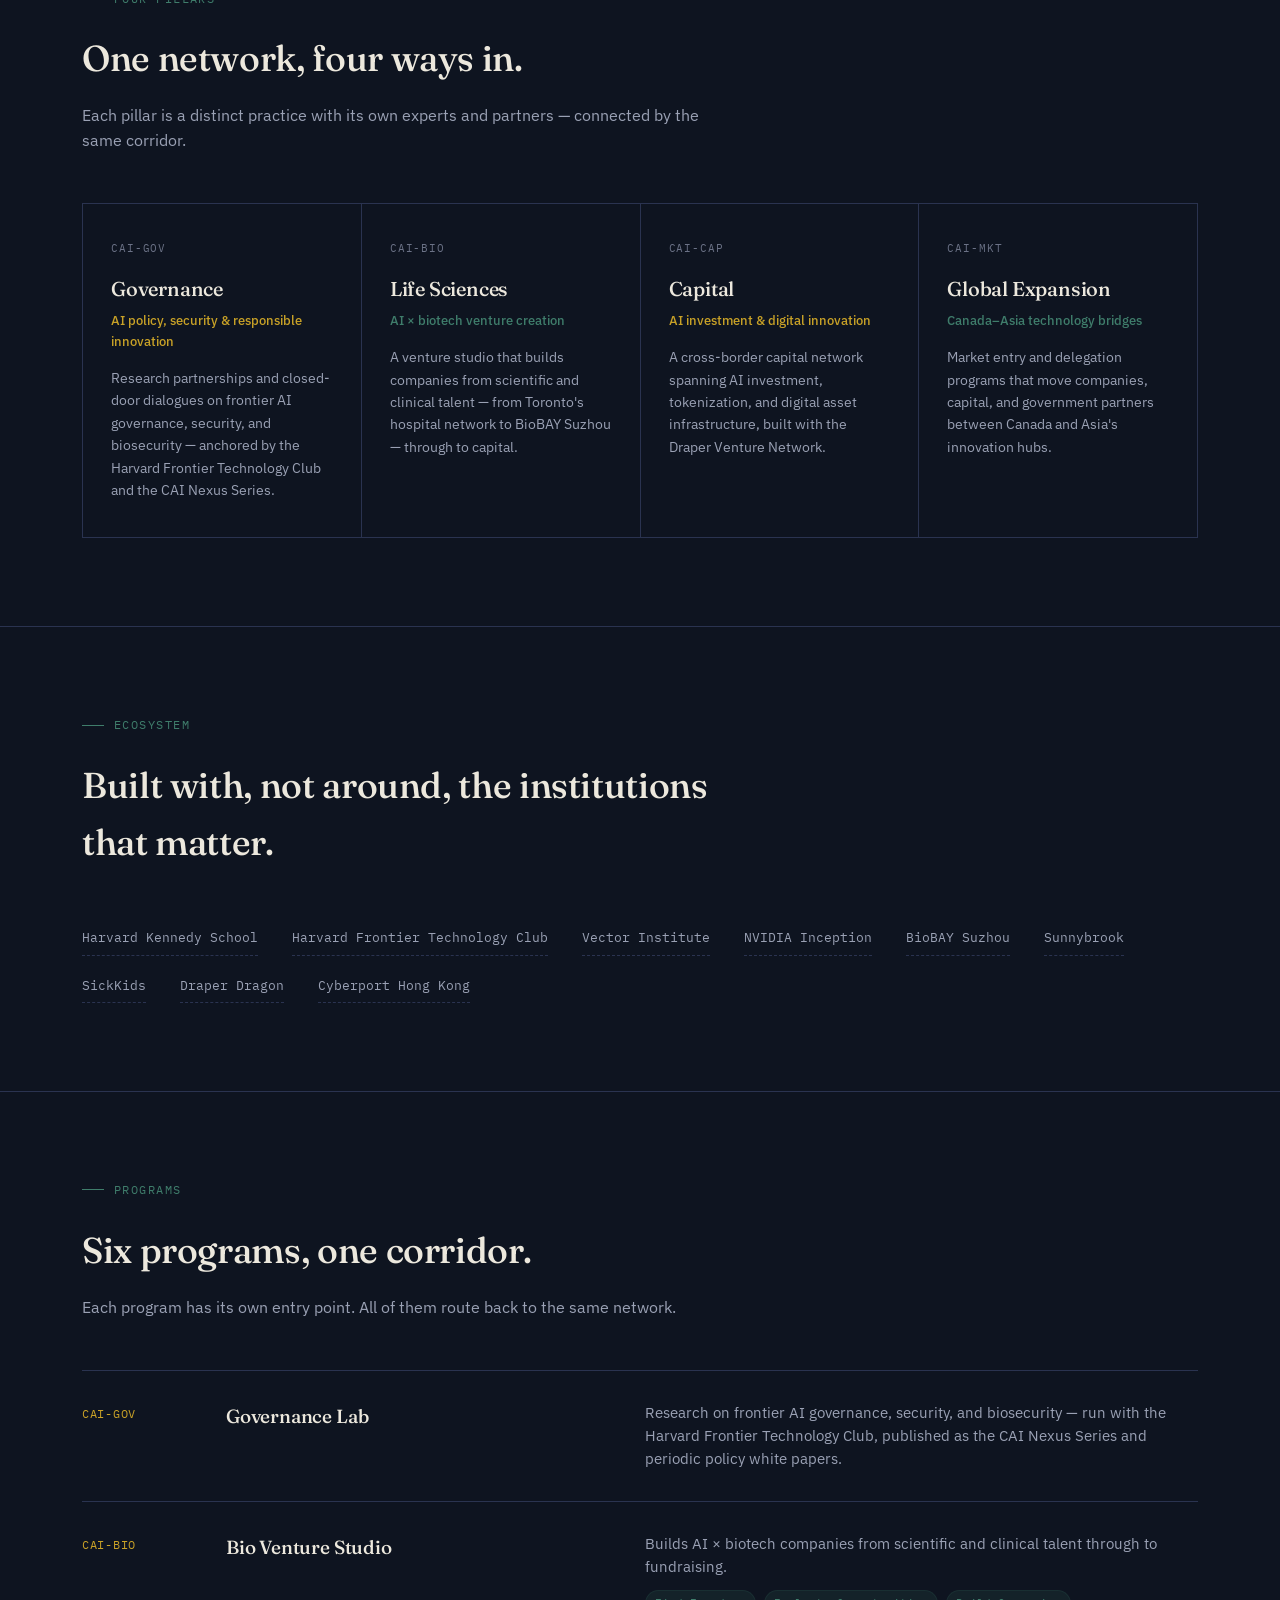
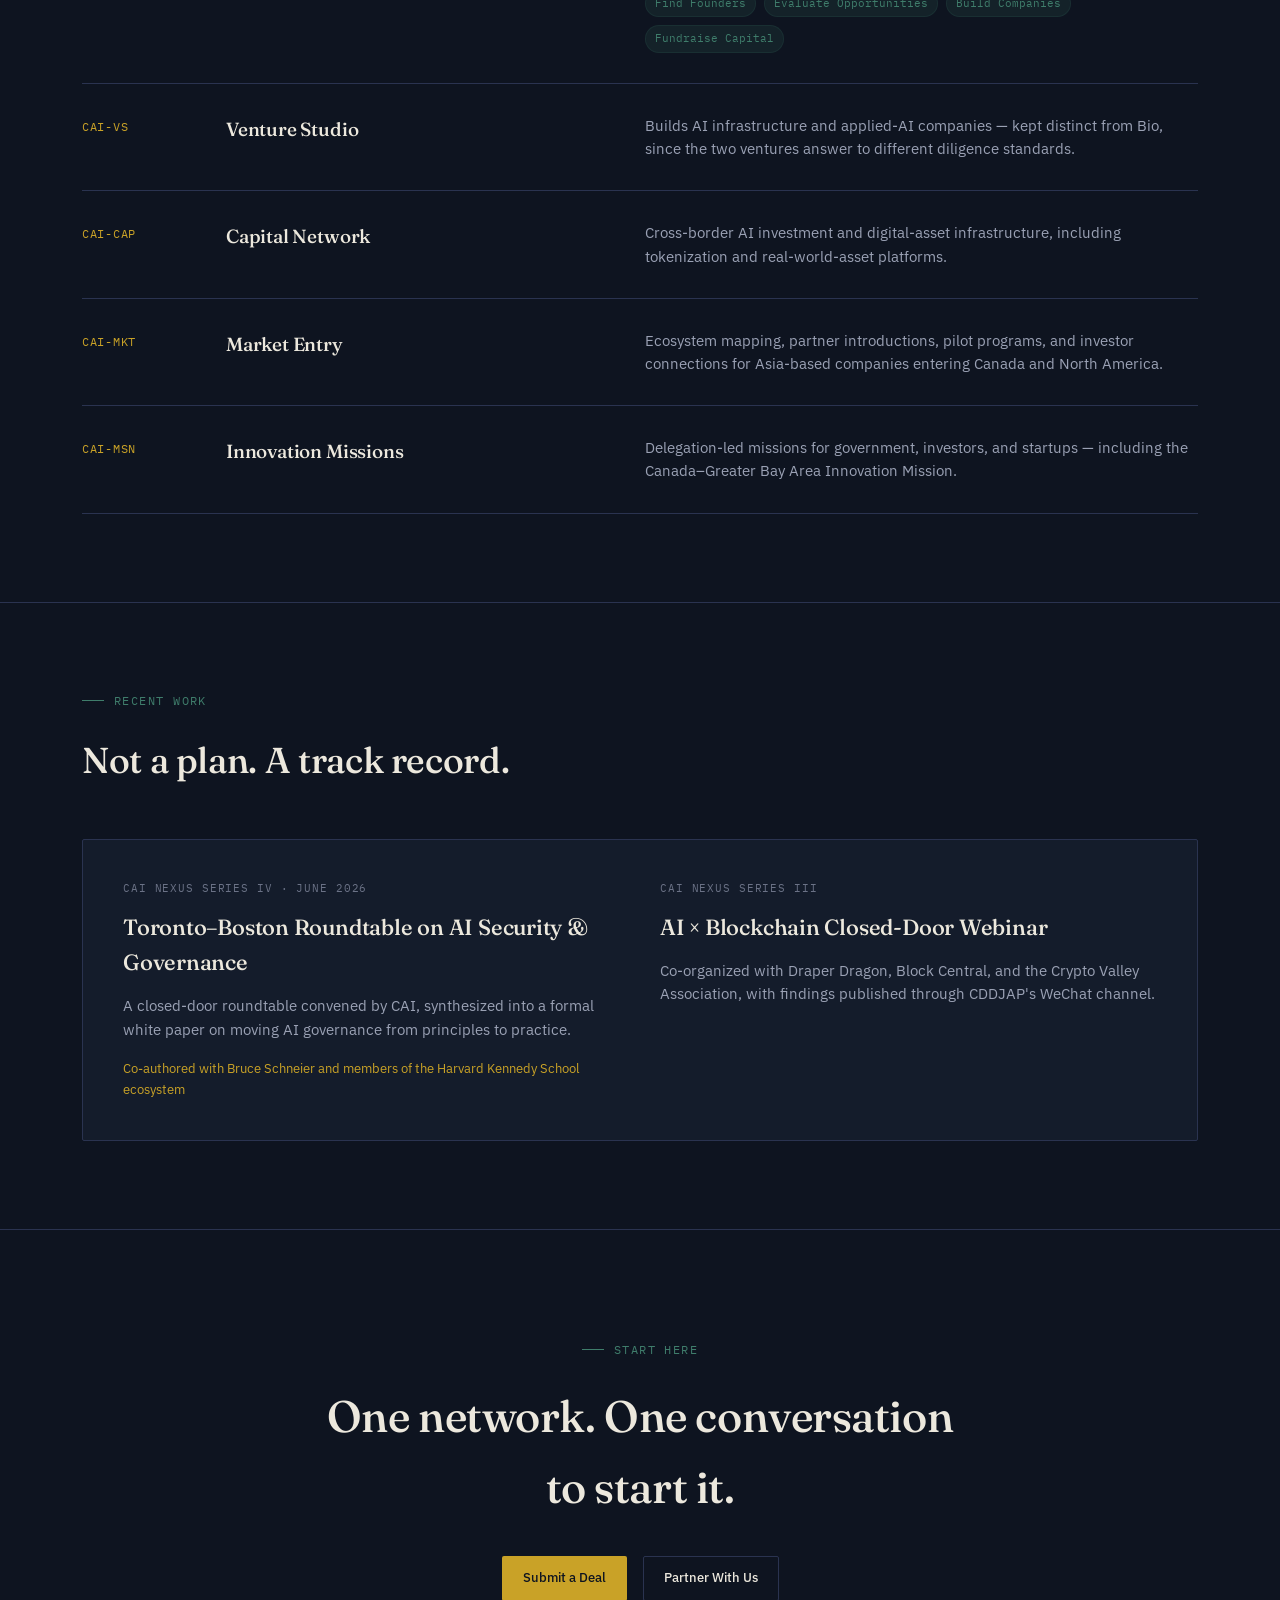
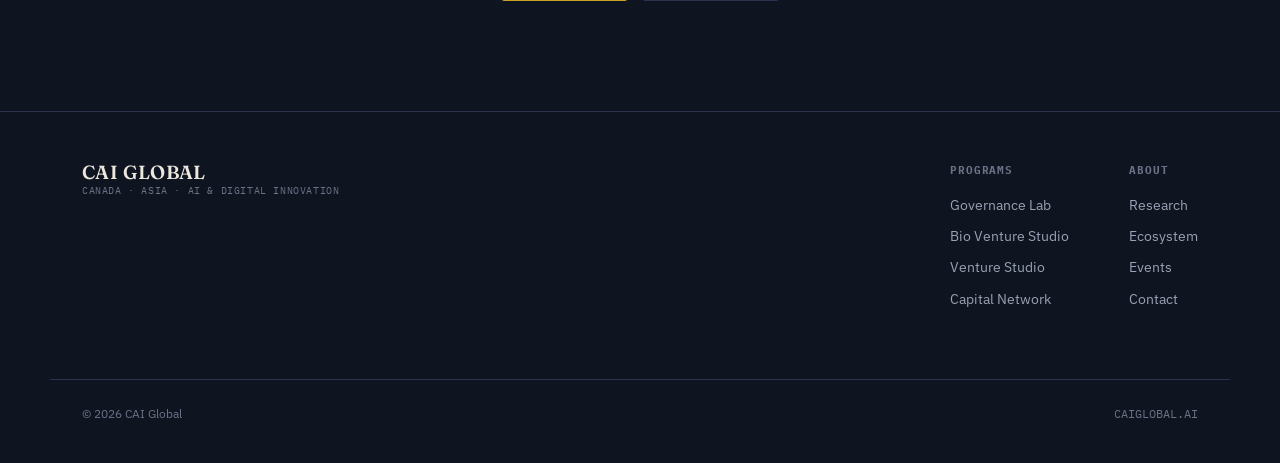
==== commit 764347ec: "Update index.html" ====
--- a/index.html
+++ b/index.html
@@ -209,13 +209,15 @@
       <span class="sub">Canada–Asia Council for AI and Digital Innovation</span>
     </div>
     <div class="nav-links">
-      <a href="#pillars">Programs</a>
-      <a href="#governance">Governance Lab</a>
-      <a href="#bio">Bio Venture Studio</a>
-      <a href="#signal">Research</a>
-      <a href="#ecosystem">Ecosystem</a>
-    </div>
-    <a href="#contact" class="btn btn-gold">Partner With CAI</a>
+  <a href="pages/programs.html">Programs</a>
+  <a href="pages/ecosystem.html">Ecosystem</a>
+  <a href="pages/research.html">Research</a>
+  <a href="pages/events.html">Events</a>
+</div>
+
+<a href="pages/contact.html" class="btn btn-gold">
+Partner With CAI
+</a>
   </nav>
 </header>
 
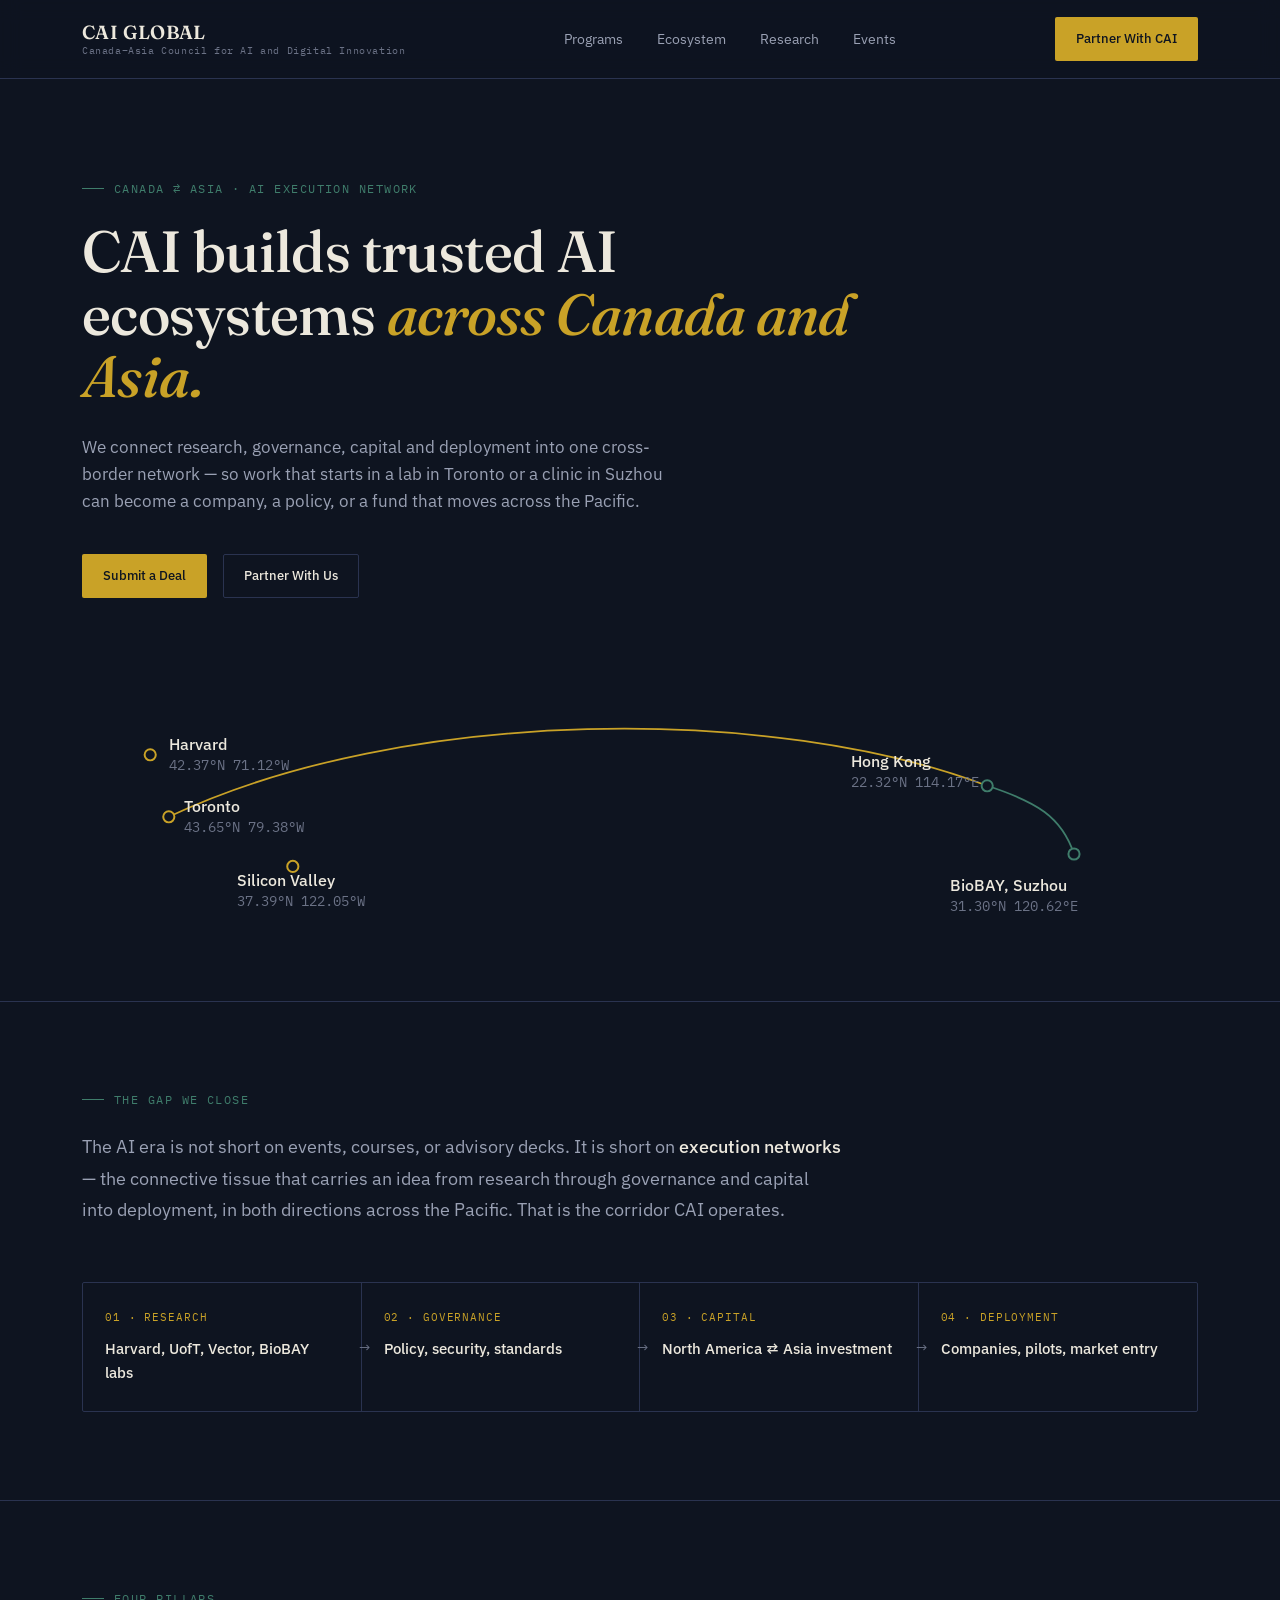
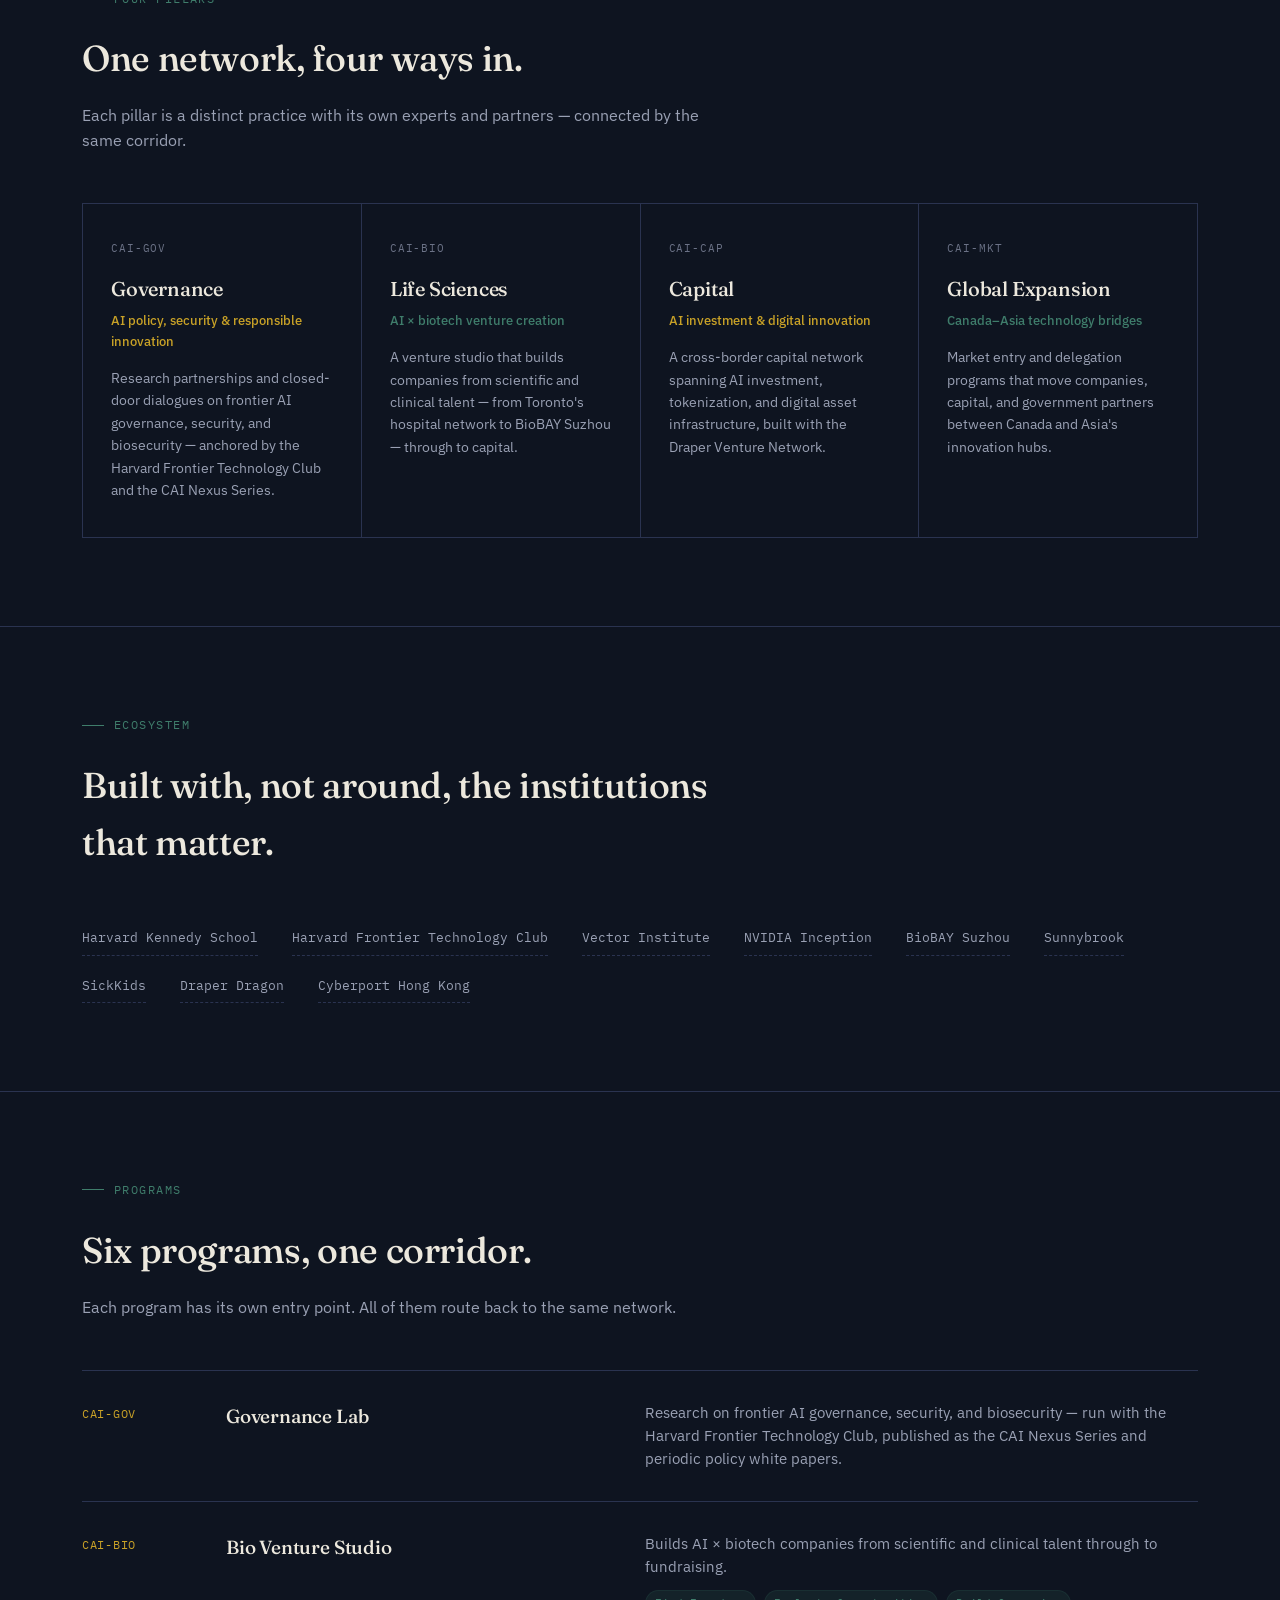
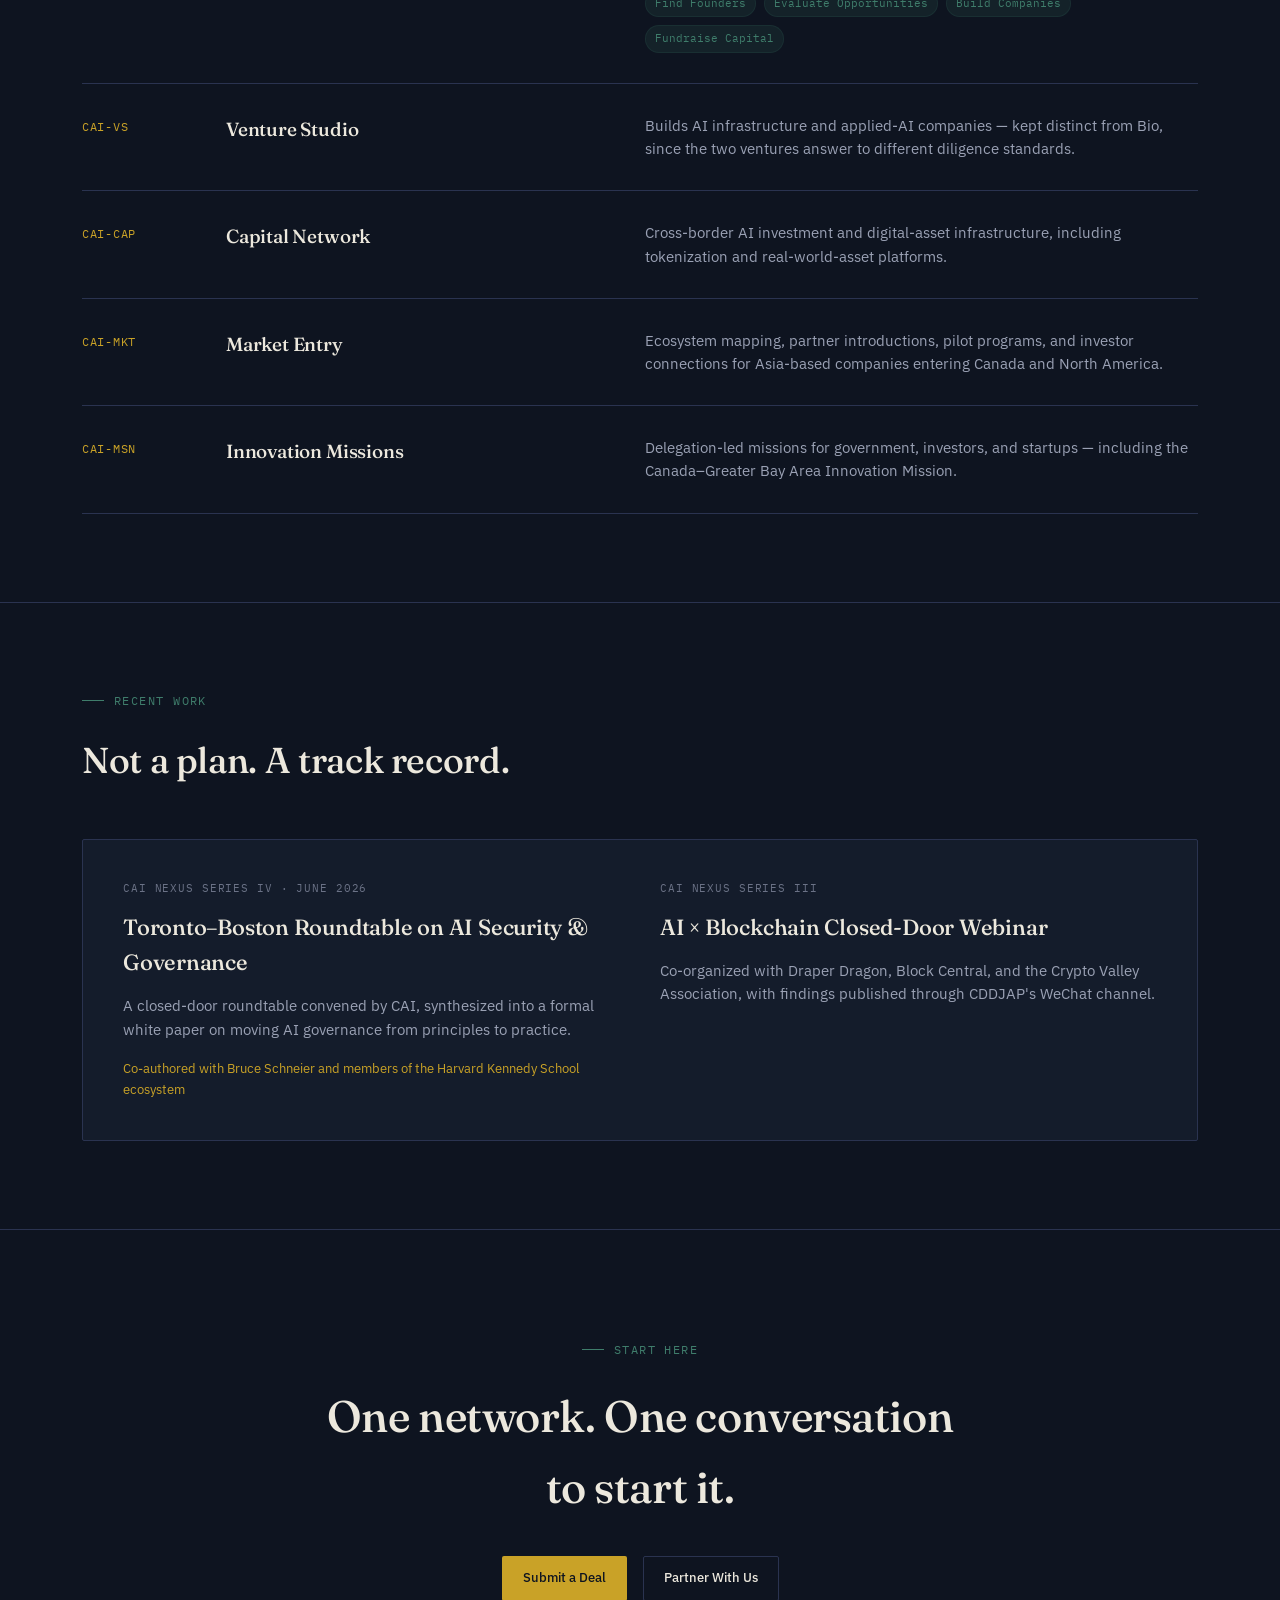
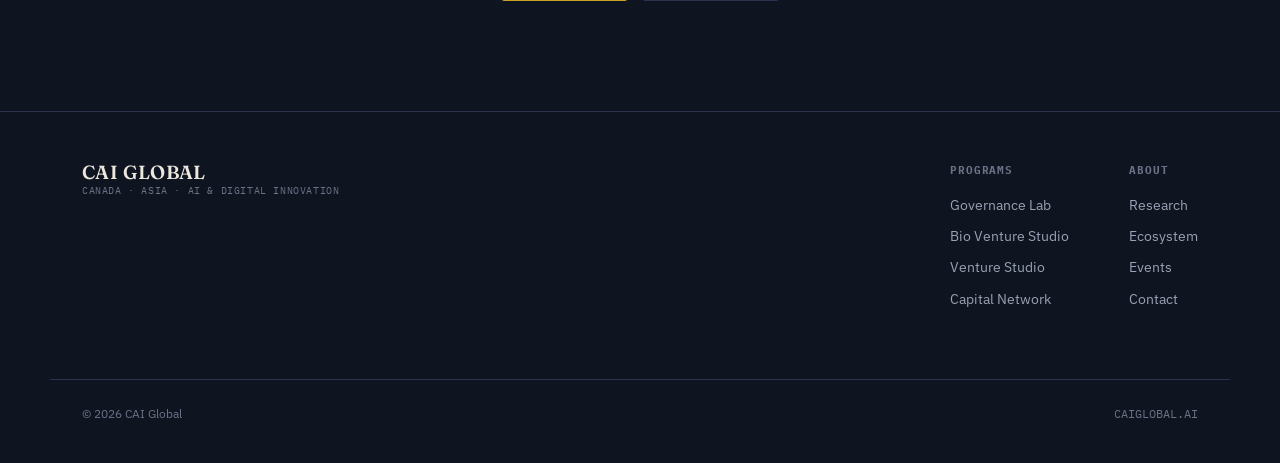
==== commit b1910acd: "Update index.html" ====
--- a/index.html
+++ b/index.html
@@ -226,23 +226,34 @@
     <div class="eyebrow">CANADA ⇄ ASIA · AI EXECUTION NETWORK</div>
     <h1 class="hero-title">CAI builds trusted AI ecosystems <em>across Canada and Asia.</em></h1>
     <p class="hero-sub">We connect research, governance, capital and deployment into one cross-border network — so work that starts in a lab in Toronto or a clinic in Suzhou can become a company, a policy, or a fund that moves across the Pacific.</p>
-    <div class="hero-cta">
-      <a href="#contact" class="btn btn-gold">Submit a Deal</a>
-      <a href="#contact" class="btn btn-ghost">Partner With Us</a>
-    </div>
+   <div class="hero-cta">
+
+  <a href="pages/contact.html" class="btn btn-gold">
+    Submit a Deal
+  </a>
+
+  <a href="pages/contact.html" class="btn btn-ghost">
+    Partner With Us
+  </a>
+
+</div>
 
     <div class="corridor-wrap reveal">
       <svg id="corridor" viewBox="0 0 900 220" xmlns="http://www.w3.org/2000/svg">
         <path class="corridor-path" d="M70,120 C 260,30 560,30 730,95" />
         <path class="corridor-path jade" d="M730,95 C 770,108 790,120 800,150" style="animation-delay:1.4s;" />
 
-        <circle class="node-dot" cx="70" cy="120" r="4.5"/>
-        <text x="82" y="116" class="node-city">Toronto</text>
-        <text x="82" y="132" class="node-label">43.65°N 79.38°W</text>
-
-        <circle class="node-dot" cx="46" cy="168" r="4.5"/>
-        <text x="58" y="164" class="node-city">Vancouver</text>
-        <text x="58" y="180" class="node-label">49.28°N 123.12°W</text>
+       <circle class="node-dot" cx="55" cy="70" r="4.5"/>
+       <text x="70" y="66" class="node-city">Harvard</text>
+       <text x="70" y="82" class="node-label">42.37°N 71.12°W</text>
+
+       <circle class="node-dot" cx="70" cy="120" r="4.5"/>
+       <text x="82" y="116" class="node-city">Toronto</text>
+       <text x="82" y="132" class="node-label">43.65°N 79.38°W</text>
+
+       <circle class="node-dot" cx="170" cy="160" r="4.5"/>
+       <text x="125" y="176" class="node-city">Silicon Valley</text>
+       <text x="125" y="192" class="node-label">37.39°N 122.05°W</text>
 
         <circle class="node-dot jade" cx="730" cy="95" r="4.5"/>
         <text x="620" y="80" class="node-city">Hong Kong</text>
@@ -414,20 +425,46 @@
       <span class="sub">CANADA · ASIA · AI &amp; DIGITAL INNOVATION</span>
     </div>
     <div class="footer-cols">
-      <div class="footer-col">
-        <h4>PROGRAMS</h4>
-        <a href="#governance">Governance Lab</a>
-        <a href="#bio">Bio Venture Studio</a>
-        <a href="#pillars">Venture Studio</a>
-        <a href="#pillars">Capital Network</a>
-      </div>
-      <div class="footer-col">
-        <h4>ABOUT</h4>
-        <a href="#signal">Research</a>
-        <a href="#ecosystem">Ecosystem</a>
-        <a href="#contact">Events</a>
-        <a href="#contact">Contact</a>
-      </div>
+     <div class="footer-col">
+<h4>PROGRAMS</h4>
+
+<a href="pages/programs.html">
+Governance Lab
+</a>
+
+<a href="pages/programs.html">
+Bio Venture Studio
+</a>
+
+<a href="pages/programs.html">
+Venture Studio
+</a>
+
+<a href="pages/programs.html">
+Capital Network
+</a>
+
+</div>
+    <div class="footer-col">
+<h4>ABOUT</h4>
+
+<a href="pages/research.html">
+Research
+</a>
+
+<a href="pages/ecosystem.html">
+Ecosystem
+</a>
+
+<a href="pages/events.html">
+Events
+</a>
+
+<a href="pages/contact.html">
+Contact
+</a>
+
+</div>
     </div>
   </div>
   <div class="wrap footer-bottom">
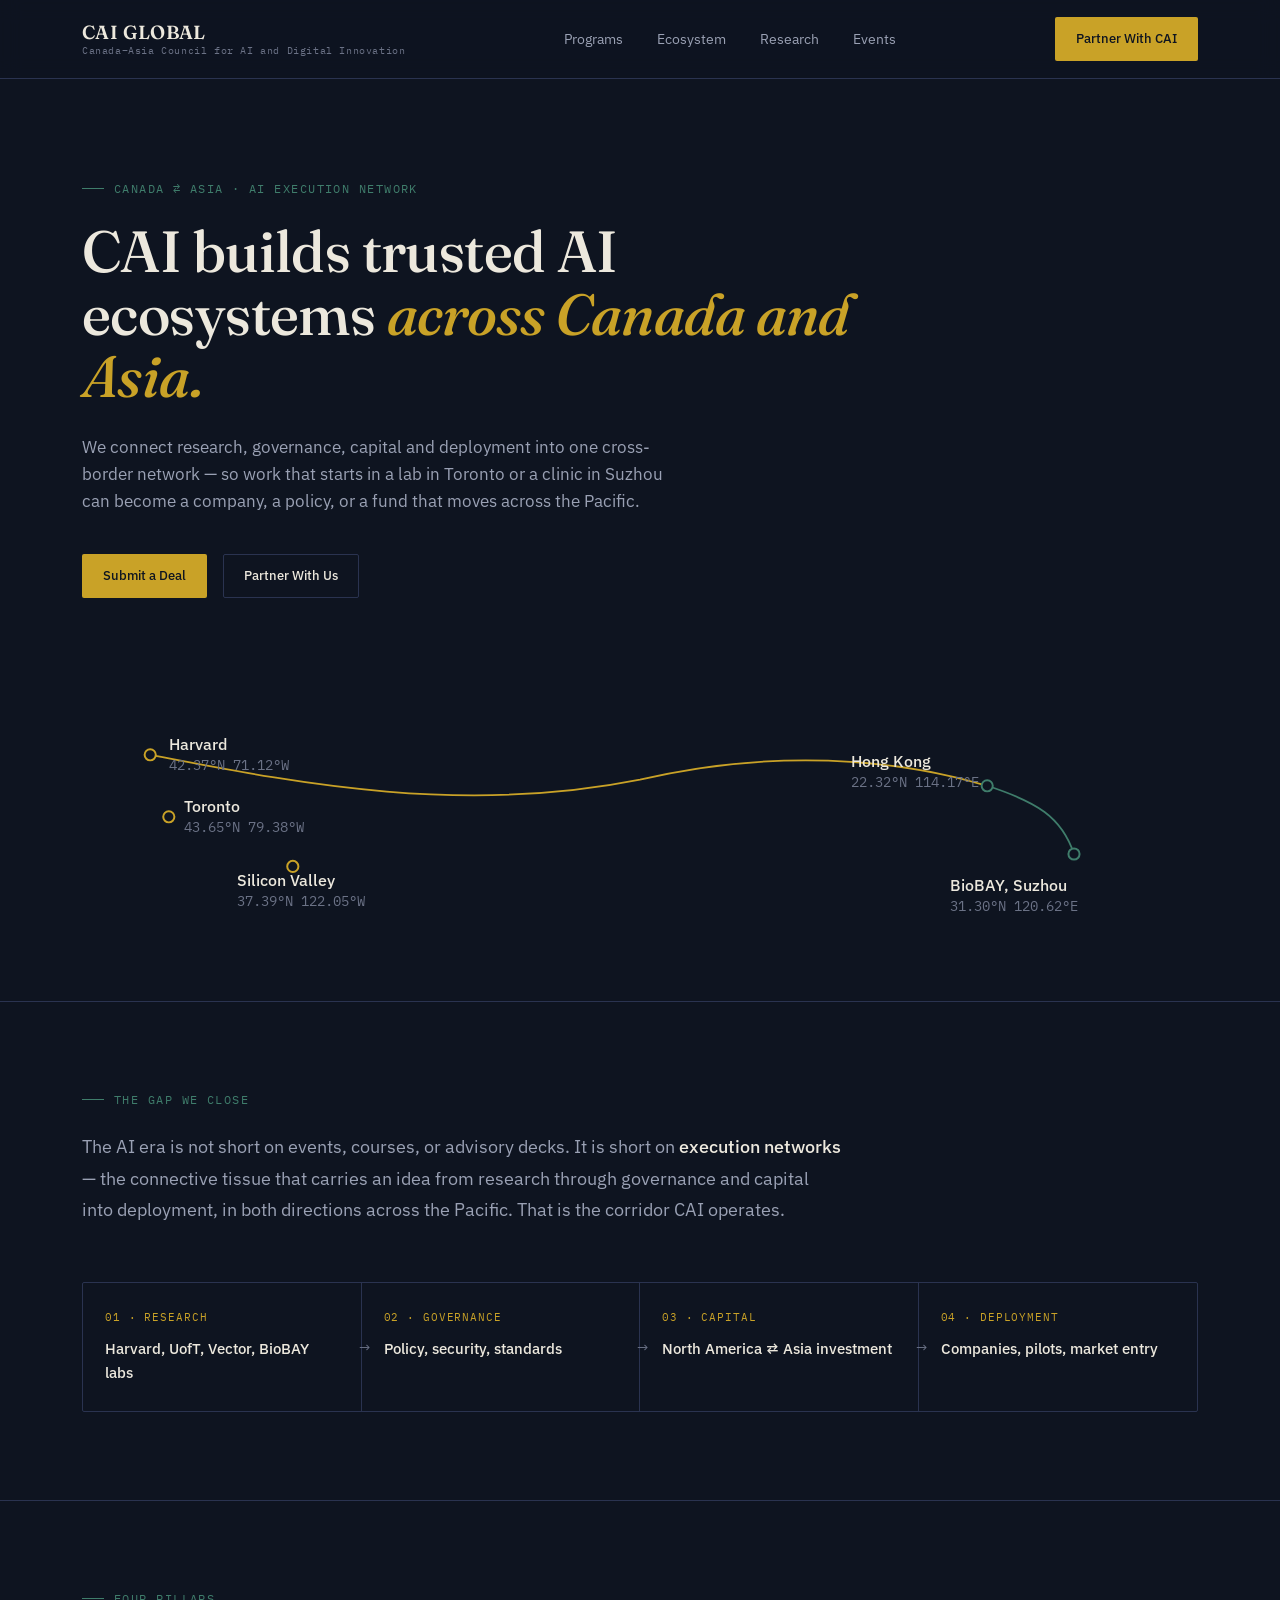
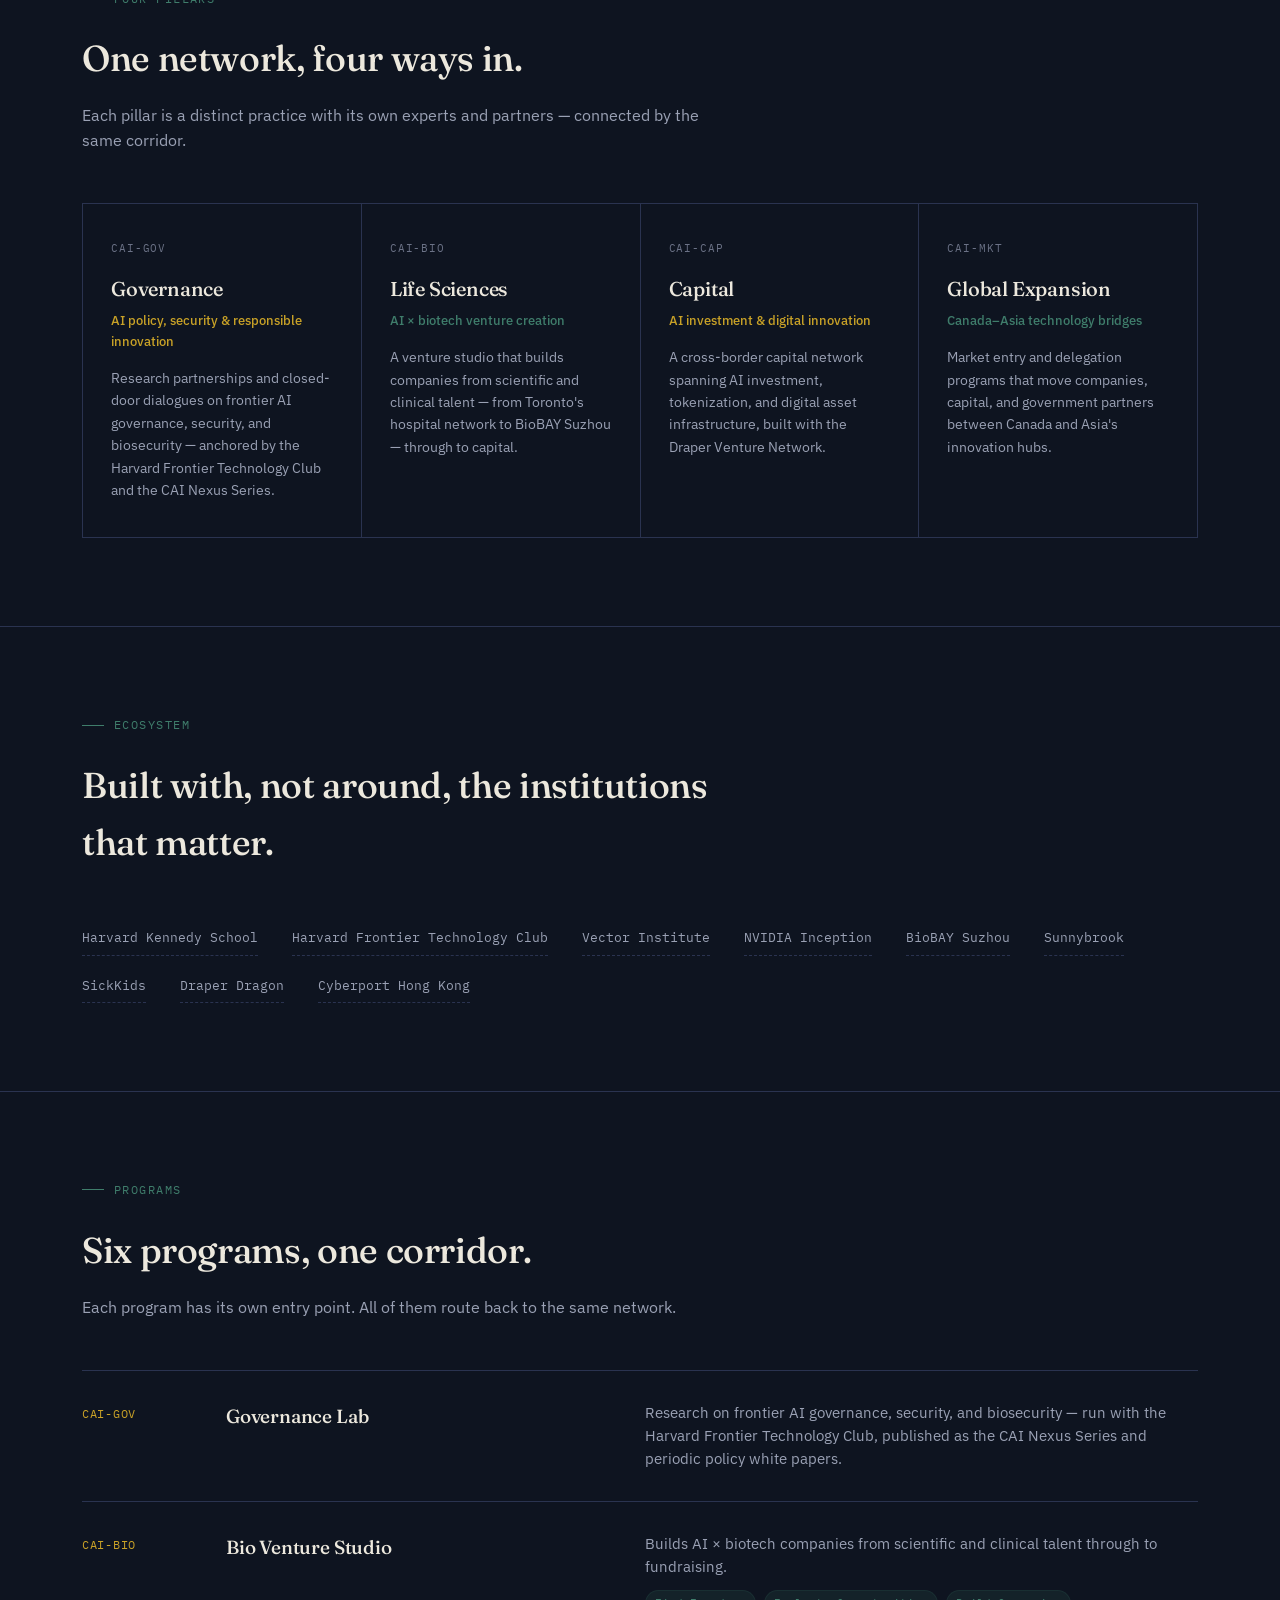
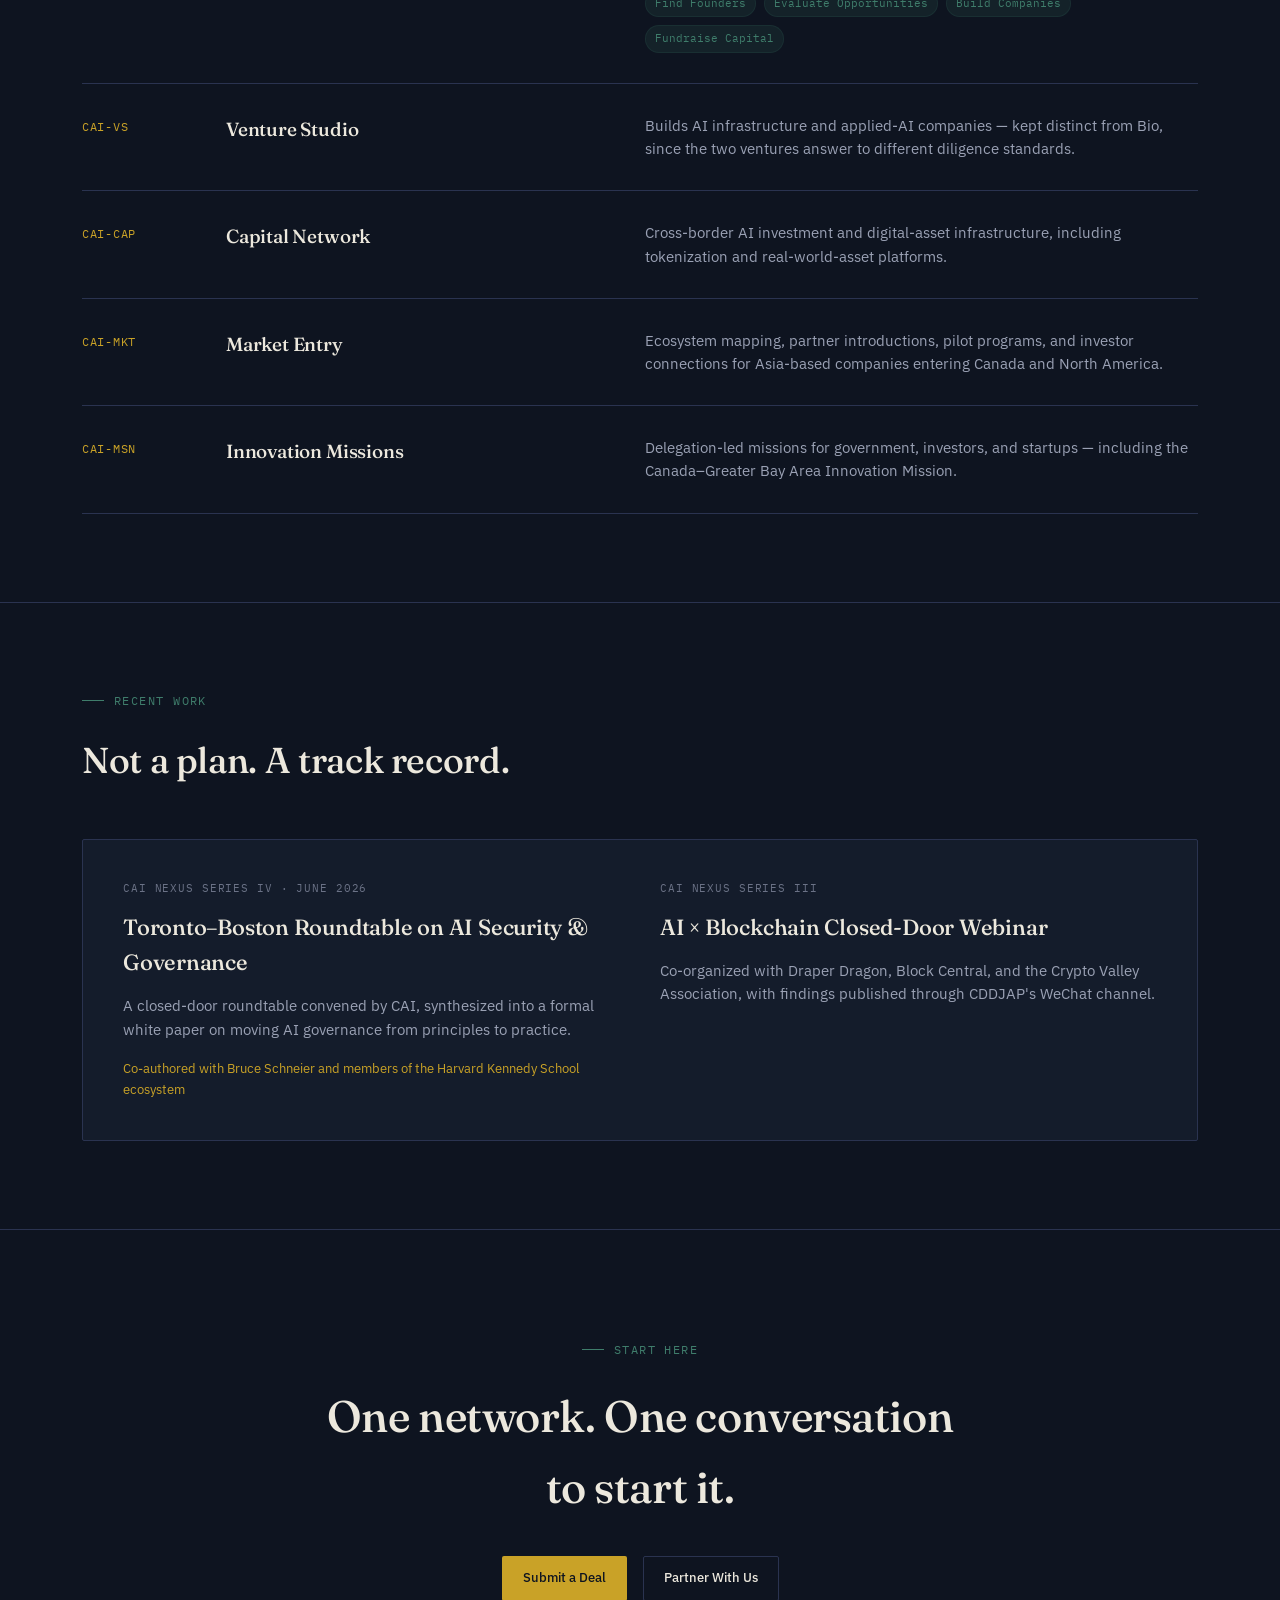
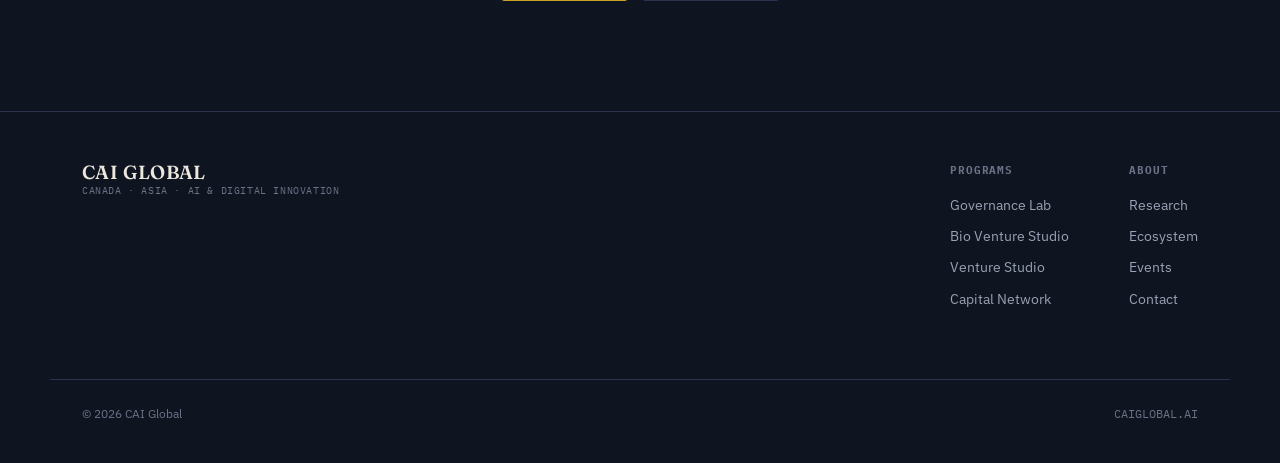
==== commit 1eeccaa0: "Update index.html" ====
--- a/index.html
+++ b/index.html
@@ -240,7 +240,7 @@
 
     <div class="corridor-wrap reveal">
       <svg id="corridor" viewBox="0 0 900 220" xmlns="http://www.w3.org/2000/svg">
-        <path class="corridor-path" d="M70,120 C 260,30 560,30 730,95" />
+        <path class="corridor-path" d="M55,70 C 160,90 300,120 450,90 C 580,60 680,80 730,95" />
         <path class="corridor-path jade" d="M730,95 C 770,108 790,120 800,150" style="animation-delay:1.4s;" />
 
        <circle class="node-dot" cx="55" cy="70" r="4.5"/>
